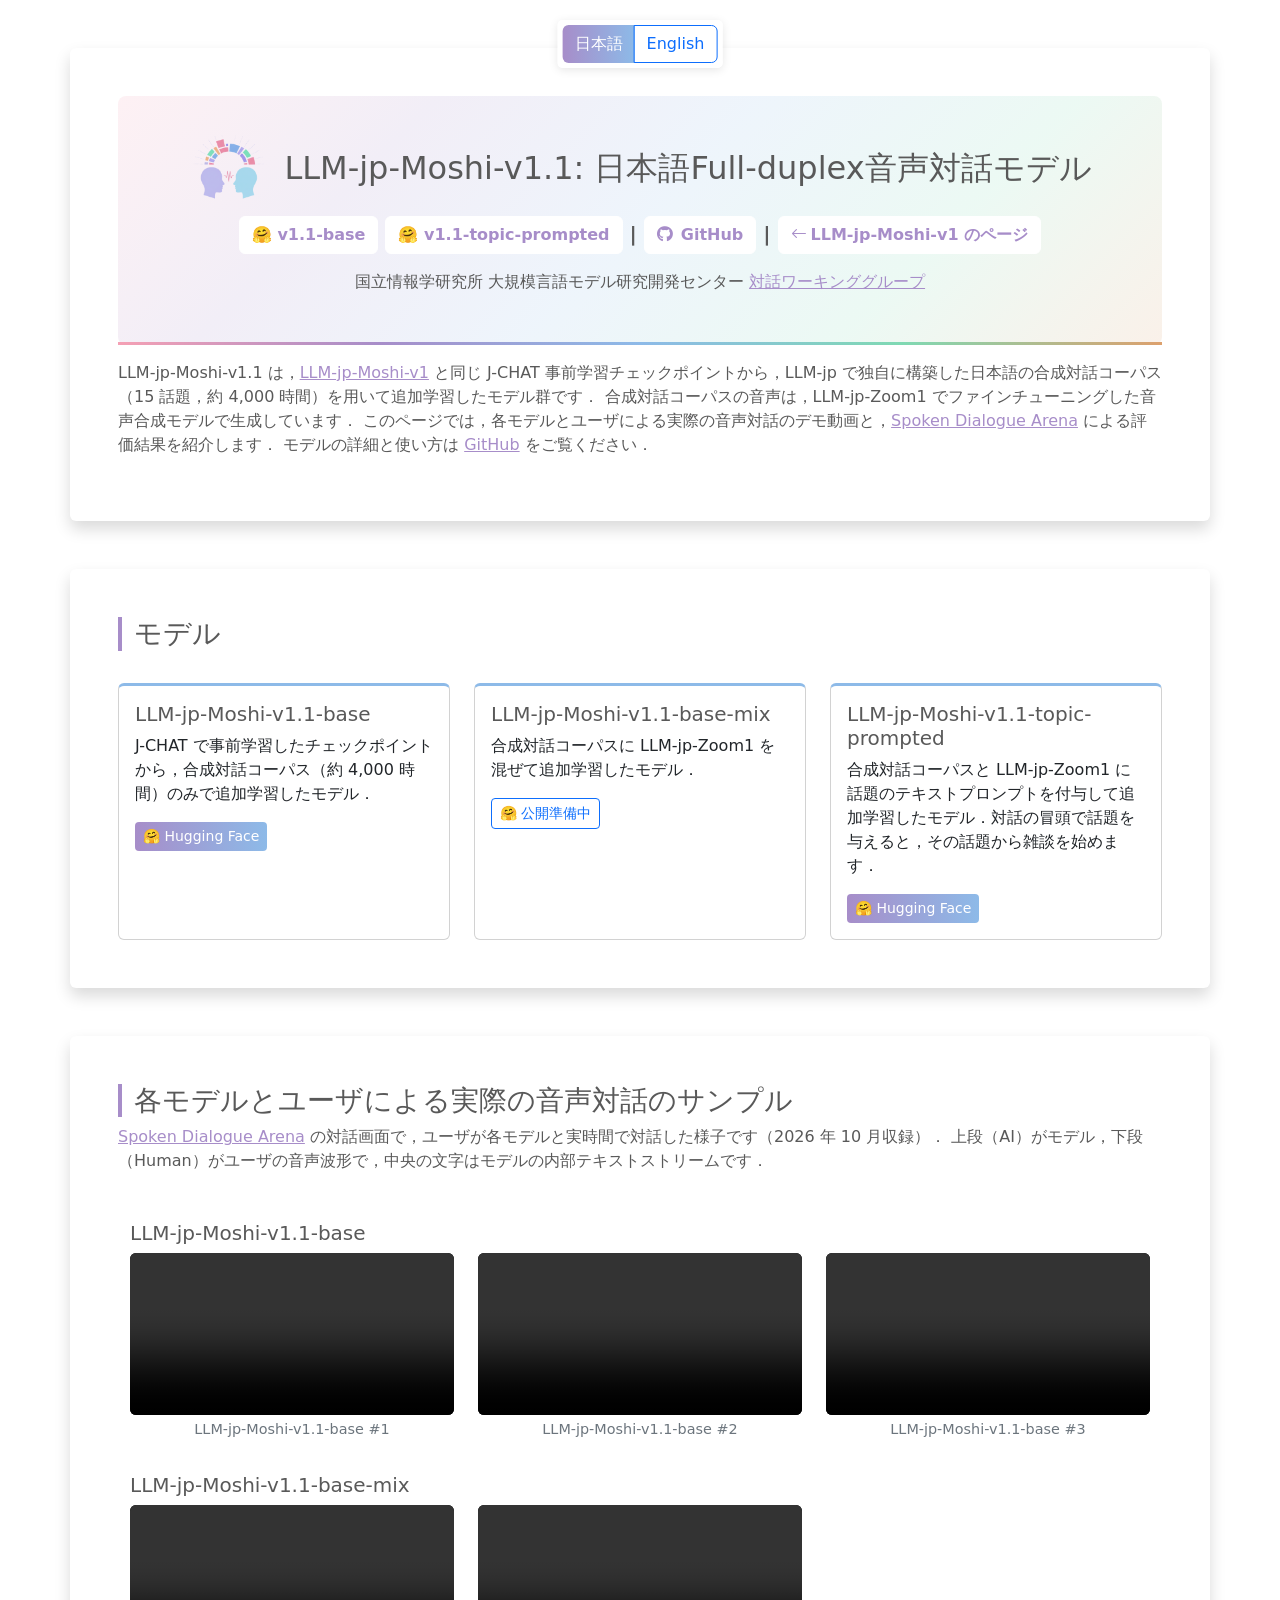
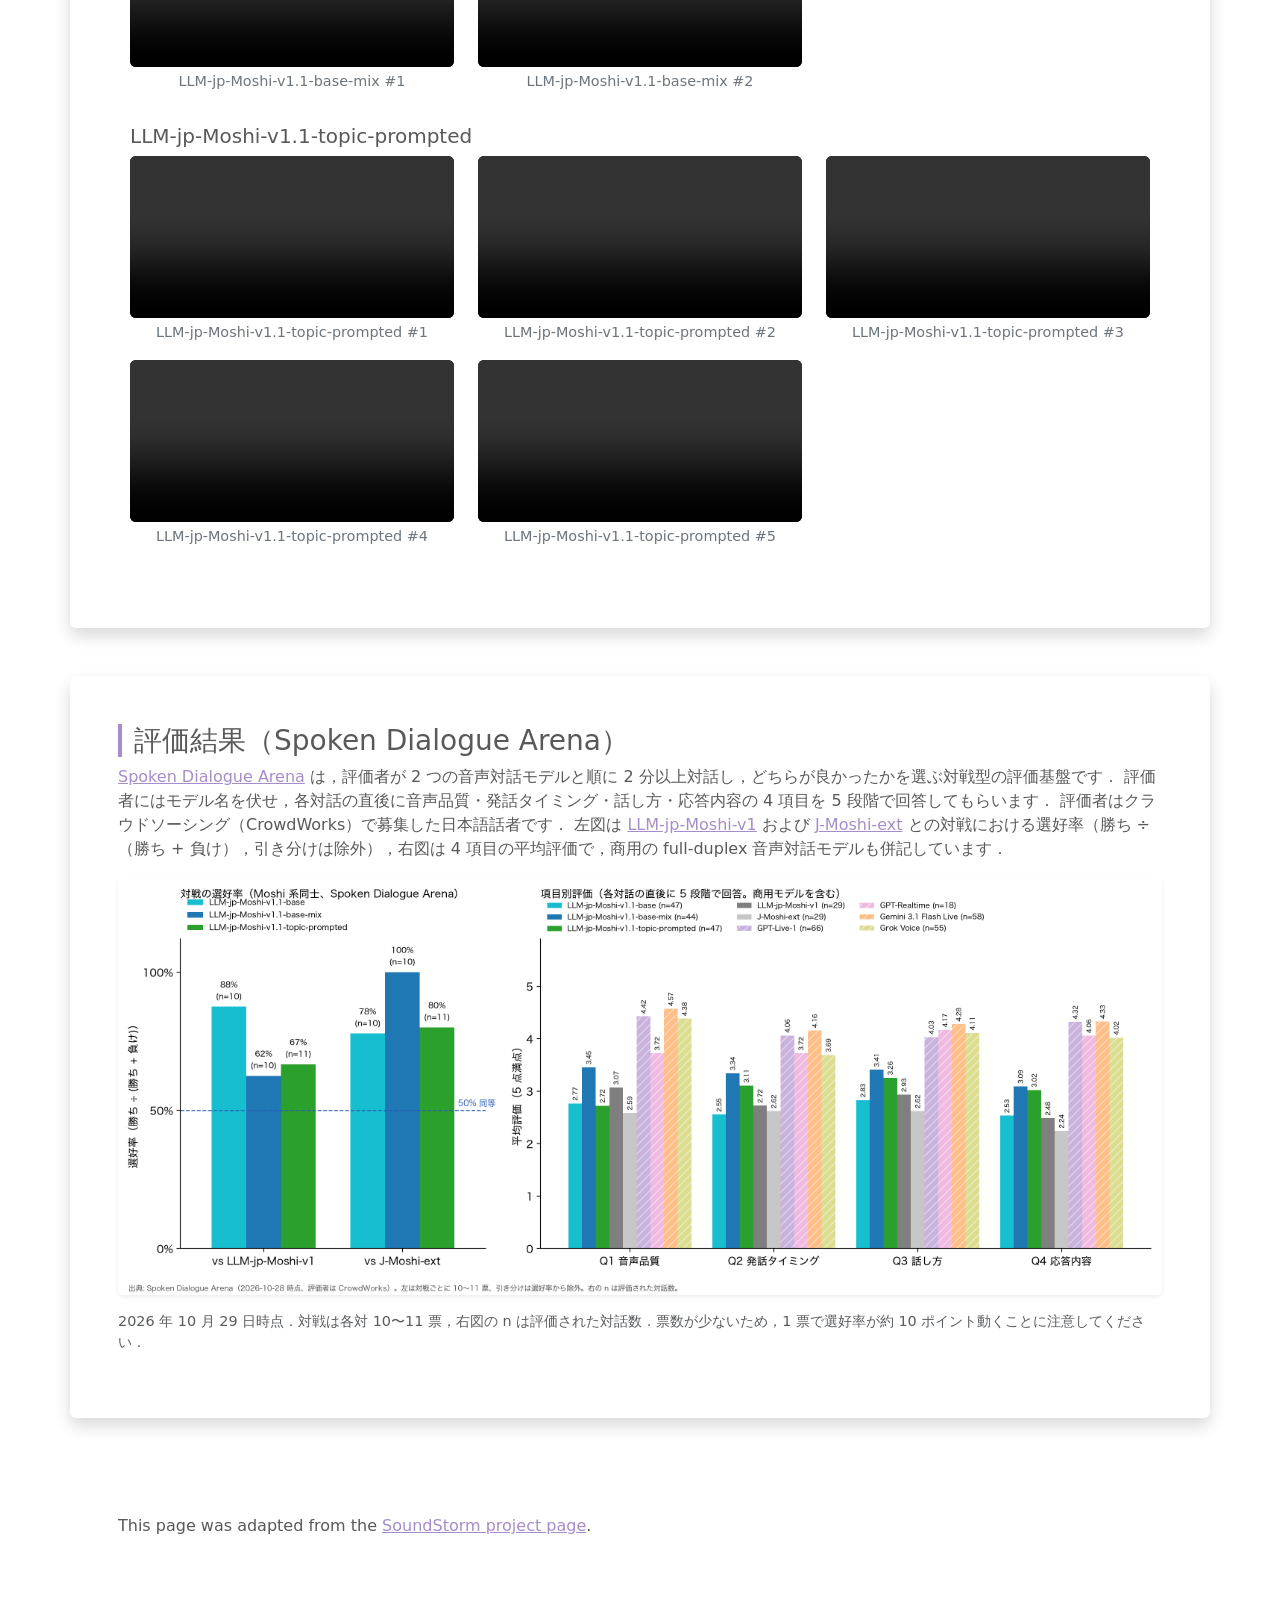
==== v1.1/index.html @ c141d8d7 "topic-prompted のデモ動画を 2 本追加（計 5 本）" ====
<!DOCTYPE html>
<html>

<head>
  <title>LLM-jp-Moshi-v1.1</title>
  <link rel="stylesheet" href="https://cdn.jsdelivr.net/npm/bootstrap@5.1.3/dist/css/bootstrap.min.css">
  <link rel="stylesheet" href="https://cdn.jsdelivr.net/npm/bootstrap-icons@1.11.3/font/bootstrap-icons.min.css">
  <link rel="stylesheet" href="../static/style.css">
  <link rel="stylesheet" href="https://cdnjs.cloudflare.com/ajax/libs/font-awesome/6.5.1/css/all.min.css">
  <meta charset="utf-8">
  <meta name="viewport" content="width=device-width, initial-scale=1">
  <link rel="icon" type="image/png" href="../static/image/LLM-jp-Moshi.png">
  <script src="https://ajax.googleapis.com/ajax/libs/jquery/3.6.0/jquery.min.js"></script>
  <style>
    .ratio-2x1 {
      --bs-aspect-ratio: 50%;
    }

    .model-card h5 {
      color: #595959;
    }

    .video-label {
      font-size: 0.9rem;
      color: #6c757d;
    }
  </style>
</head>

<body>
  <!-- Language Switcher -->
  <div class="lang-switch">
    <div class="btn-group" role="group" aria-label="Language switcher">
      <button type="button" class="btn btn-primary lang-btn" data-lang="ja">日本語</button>
      <button type="button" class="btn btn-outline-primary lang-btn" data-lang="en">English</button>
    </div>
  </div>

  <!-- Header -->
  <div class="container pt-5 mt-5 shadow p-5 mb-5 bg-white rounded">
    <div class="text-center header-section">
      <div class="d-flex align-items-center justify-content-center mb-2">
        <img src="../static/image/LLM-jp-Moshi.png" alt="LLM-jp-Moshi Logo" class="me-3"
          style="max-width: 80px; height: auto;">
        <div>
          <h2 lang="ja" class="active-lang mb-0">LLM-jp-Moshi-v1.1: 日本語Full-duplex音声対話モデル</h2>
          <h2 lang="en" class="inactive-lang mb-0">LLM-jp-Moshi-v1.1: Japanese Full-duplex Spoken Dialogue Models</h2>
        </div>
      </div>
      <p class="lead fw-bold">
        <a href="https://huggingface.co/llm-jp/llm-jp-moshi-v1.1-base"
          class="btn border-white bg-white fw-bold header-link">🤗 v1.1-base</a>
        <a href="https://huggingface.co/llm-jp/llm-jp-moshi-v1.1-topic-prompted"
          class="btn border-white bg-white fw-bold header-link">🤗 v1.1-topic-prompted</a>
        |
        <a href="https://github.com/llm-jp/llm-jp-moshi" class="btn border-white bg-white fw-bold header-link"><i
            class="fa-brands fa-github me-2"></i>GitHub</a>
        |
        <a href="../" class="btn border-white bg-white fw-bold header-link" lang="ja"><i
            class="bi bi-arrow-left me-1"></i>LLM-jp-Moshi-v1 のページ</a>
        <a href="../" class="btn border-white bg-white fw-bold header-link" lang="en"><i
            class="bi bi-arrow-left me-1"></i>LLM-jp-Moshi-v1 page</a>
      </p>
      <p class="mt-3" lang="ja">国立情報学研究所 大規模言語モデル研究開発センター <a href="../#dialogue-wg">対話ワーキンググループ</a></p>
      <p class="mt-3" lang="en"><a href="../#dialogue-wg">Dialogue Working Group</a>, Research and Development Center
        for Large Language Models, National Institute of Informatics</p>
    </div>

    <p class="mt-3">
      <span lang="ja" class="active-lang">
        LLM-jp-Moshi-v1.1 は，<a href="../">LLM-jp-Moshi-v1</a> と同じ J-CHAT 事前学習チェックポイントから，LLM-jp で独自に構築した日本語の合成対話コーパス（15 話題，約 4,000 時間）を用いて追加学習したモデル群です．
        合成対話コーパスの音声は，LLM-jp-Zoom1 でファインチューニングした音声合成モデルで生成しています．
        このページでは，各モデルとユーザによる実際の音声対話のデモ動画と，<a href="https://spoken-dialogue-arena.vercel.app/">Spoken Dialogue Arena</a> による評価結果を紹介します．
        モデルの詳細と使い方は <a href="https://github.com/llm-jp/llm-jp-moshi">GitHub</a> をご覧ください．
      </span>
      <span lang="en">
        LLM-jp-Moshi-v1.1 is a family of models trained from the same J-CHAT pre-training checkpoint as
        <a href="../">LLM-jp-Moshi-v1</a>, with additional training on a large-scale Japanese synthetic dialogue corpus
        built in-house by LLM-jp (15 everyday topics, approx. 4,000 hours). The speech in the synthetic corpus was
        generated with a text-to-speech model fine-tuned on LLM-jp-Zoom1.
        This page presents demo videos of real-time spoken dialogue between each model and users, and evaluation
        results from the <a href="https://spoken-dialogue-arena.vercel.app/">Spoken Dialogue Arena</a>.
        See <a href="https://github.com/llm-jp/llm-jp-moshi">GitHub</a> for model details and usage.
      </span>
    </p>
  </div>


  <!-- Models -->
  <div class="container shadow p-5 mb-5 bg-white rounded">
    <h3 lang="ja">モデル</h3>
    <h3 lang="en">Models</h3>
    <div class="row g-4 mt-1">
      <div class="col-12 col-md-4">
        <div class="card h-100 model-card">
          <div class="card-body">
            <h5 class="card-title">LLM-jp-Moshi-v1.1-base</h5>
            <p class="card-text" lang="ja">J-CHAT で事前学習したチェックポイントから，合成対話コーパス（約 4,000 時間）のみで追加学習したモデル．</p>
            <p class="card-text" lang="en">Additionally trained on the synthetic dialogue corpus only (approx. 4,000
              hours), starting from the J-CHAT pre-training checkpoint.</p>
            <a href="https://huggingface.co/llm-jp/llm-jp-moshi-v1.1-base" class="btn btn-primary btn-sm">🤗 Hugging
              Face</a>
          </div>
        </div>
      </div>
      <div class="col-12 col-md-4">
        <div class="card h-100 model-card">
          <div class="card-body">
            <h5 class="card-title">LLM-jp-Moshi-v1.1-base-mix</h5>
            <p class="card-text" lang="ja">合成対話コーパスに LLM-jp-Zoom1 を混ぜて追加学習したモデル．</p>
            <p class="card-text" lang="en">Additionally trained on the synthetic dialogue corpus mixed with
              LLM-jp-Zoom1.</p>
            <a href="https://huggingface.co/llm-jp" class="btn btn-outline-primary btn-sm" lang="ja">🤗 公開準備中</a>
            <a href="https://huggingface.co/llm-jp" class="btn btn-outline-primary btn-sm" lang="en">🤗 Coming soon</a>
          </div>
        </div>
      </div>
      <div class="col-12 col-md-4">
        <div class="card h-100 model-card">
          <div class="card-body">
            <h5 class="card-title">LLM-jp-Moshi-v1.1-topic-prompted</h5>
            <p class="card-text" lang="ja">合成対話コーパスと LLM-jp-Zoom1 に話題のテキストプロンプトを付与して追加学習したモデル．対話の冒頭で話題を与えると，その話題から雑談を始めます．</p>
            <p class="card-text" lang="en">Additionally trained on the synthetic corpus and LLM-jp-Zoom1 with topic
              text prompts. Given a topic at the beginning of a dialogue, the model starts chatting about it.</p>
            <a href="https://huggingface.co/llm-jp/llm-jp-moshi-v1.1-topic-prompted" class="btn btn-primary btn-sm">🤗
              Hugging Face</a>
          </div>
        </div>
      </div>
    </div>
  </div>


  <!-- Demo videos -->
  <div class="container shadow p-5 mb-5 bg-white rounded">
    <h3 lang="ja">各モデルとユーザによる実際の音声対話のサンプル</h3>
    <h3 lang="en">Samples of real-time spoken dialogue between each model and users</h3>
    <p lang="ja">
      <a href="https://spoken-dialogue-arena.vercel.app/">Spoken Dialogue Arena</a> の対話画面で，ユーザが各モデルと実時間で対話した様子です（2026 年 10 月収録）．
      上段（AI）がモデル，下段（Human）がユーザの音声波形で，中央の文字はモデルの内部テキストストリームです．
    </p>
    <p lang="en">
      Users talking with each model in real time on the <a
        href="https://spoken-dialogue-arena.vercel.app/">Spoken Dialogue Arena</a> interface (recorded in October
      2026). The upper waveform (AI) is the model, the lower one (Human) is the user, and the text in the middle is the
      model's internal text stream.
    </p>
    <div class="container py-3" id="demo-video-container"></div>
  </div>


  <!-- Arena results -->
  <div class="container shadow p-5 mb-5 bg-white rounded">
    <h3 lang="ja">評価結果（Spoken Dialogue Arena）</h3>
    <h3 lang="en">Evaluation Results (Spoken Dialogue Arena)</h3>
    <p lang="ja">
      <a href="https://spoken-dialogue-arena.vercel.app/">Spoken Dialogue Arena</a> は，評価者が 2 つの音声対話モデルと順に 2 分以上対話し，どちらが良かったかを選ぶ対戦型の評価基盤です．
      評価者にはモデル名を伏せ，各対話の直後に音声品質・発話タイミング・話し方・応答内容の 4 項目を 5 段階で回答してもらいます．
      評価者はクラウドソーシング（CrowdWorks）で募集した日本語話者です．
      左図は <a href="../">LLM-jp-Moshi-v1</a> および <a href="https://huggingface.co/nu-dialogue/j-moshi-ext">J-Moshi-ext</a> との対戦における選好率（勝ち ÷（勝ち + 負け），引き分けは除外），右図は 4 項目の平均評価で，商用の full-duplex 音声対話モデルも併記しています．
    </p>
    <p lang="en">
      The <a href="https://spoken-dialogue-arena.vercel.app/">Spoken Dialogue Arena</a> is a pairwise evaluation
      platform: each evaluator talks with two spoken dialogue models for at least two minutes each and chooses the
      better one. Model names are hidden, and after each conversation the evaluator rates four aspects (audio quality,
      turn-taking timing, speaking style, response content) on a 5-point scale. Evaluators are Japanese speakers
      recruited via crowdsourcing (CrowdWorks).
      The left panel shows preference rates against <a href="../">LLM-jp-Moshi-v1</a> and <a
        href="https://huggingface.co/nu-dialogue/j-moshi-ext">J-Moshi-ext</a> (wins ÷ (wins + losses), ties excluded);
      the right panel shows the mean ratings of the four aspects, including commercial full-duplex models for
      reference.
    </p>
    <div class="text-center">
      <img src="../static/image/arena_v1.1.png" alt="Spoken Dialogue Arena results for LLM-jp-Moshi-v1.1"
        class="img-fluid rounded shadow-sm" style="max-width: 1100px; width: 100%;">
    </div>
    <p class="mt-3 text-muted" style="font-size: 0.9rem;" lang="ja">
      2026 年 10 月 29 日時点．対戦は各対 10〜11 票，右図の n は評価された対話数．票数が少ないため，1 票で選好率が約 10 ポイント動くことに注意してください．
    </p>
    <p class="mt-3 text-muted" style="font-size: 0.9rem;" lang="en">
      As of October 29, 2026. Each pairing has 10–11 votes; n in the right panel is the number of rated conversations.
      Note that with this few votes, a single vote shifts the preference rate by about 10 points.
    </p>
  </div>


  <div class="container p-5 mb-5 bg-white rounded">
    <p class="mb-0">
      This page was adapted from the <a href="https://google-research.github.io/seanet/soundstorm/examples">SoundStorm
        project page</a>.
    </p>
  </div>

  <script>
    // Demo videos, grouped by model
    $(document).ready(function () {
      const videoDir = '../static/video/20261029/';
      const groups = [
        { ja: 'LLM-jp-Moshi-v1.1-base', en: 'LLM-jp-Moshi-v1.1-base', files: ['v1.1-base-1.mp4', 'v1.1-base-2.mp4', 'v1.1-base-3.mp4'] },
        { ja: 'LLM-jp-Moshi-v1.1-base-mix', en: 'LLM-jp-Moshi-v1.1-base-mix', files: ['v1.1-base-mix-1.mp4', 'v1.1-base-mix-2.mp4'] },
        { ja: 'LLM-jp-Moshi-v1.1-topic-prompted', en: 'LLM-jp-Moshi-v1.1-topic-prompted', files: ['v1.1-topic-prompted-1.mp4', 'v1.1-topic-prompted-2.mp4', 'v1.1-topic-prompted-3.mp4', 'v1.1-topic-prompted-4.mp4', 'v1.1-topic-prompted-5.mp4'] },
      ];
      groups.forEach(g => {
        const cols = g.files.map((f, i) => `
          <div class="col-12 col-md-6 col-lg-4 mb-3">
            <div class="ratio ratio-2x1">
              <video class="object-fit-contain bg-black rounded" controls preload="metadata">
                <source src="${videoDir + f}" type="video/mp4">
                Your browser does not support HTML video.
              </video>
            </div>
            <div class="video-label text-center mt-1">${g.en} #${i + 1}</div>
          </div>`).join('');
        $('#demo-video-container').append(`
          <h5 class="mt-3 mb-2">${g.en}</h5>
          <div class="row">${cols}</div>`);
      });
    });

    // Hide language switcher on scroll
    $(document).ready(function () {
      const langSwitch = $('.lang-switch');
      $(window).scroll(function () {
        if ($(this).scrollTop() > 50) {
          langSwitch.addClass('hidden');
        } else {
          langSwitch.removeClass('hidden');
        }
      });
    });

    // Language switching (same behaviour as the top page)
    $(document).ready(function () {
      const urlParams = new URLSearchParams(window.location.search);
      const validLangs = ['ja', 'en'];
      let defaultLang = 'ja';
      if (urlParams.has('lang') && validLangs.includes(urlParams.get('lang'))) {
        defaultLang = urlParams.get('lang');
      } else {
        window.history.replaceState({}, document.title, window.location.href.split('?')[0]);
      }
      switchLanguage(defaultLang);
      $('.lang-btn').click(function () {
        switchLanguage($(this).data('lang'));
      });
      function switchLanguage(lang) {
        $('.lang-btn').removeClass('btn-primary').addClass('btn-outline-primary');
        $(`.lang-btn[data-lang="${lang}"]`).removeClass('btn-outline-primary').addClass('btn-primary');
        $('[lang]').removeClass('active-lang');
        $(`[lang="${lang}"]`).addClass('active-lang');
      }
    });
  </script>
</body>

</html>
---- static/style.css ----
/* Logo colors */
:root {
    --color-pink: #F5A0B4;
    --color-purple: #A78DC9;
    --color-blue: #8DBAE8;
    --color-green: #7FD9B3;
    --color-orange: #DDA06D;
}

h1, h2, h3, h4, h5, h6, body, b, strong, th {
    color: #595959;
}

/* Header gradient background */
.header-section {
    background: linear-gradient(135deg, rgba(245, 160, 180, 0.15) 0%, rgba(167, 141, 201, 0.15) 25%, rgba(141, 186, 232, 0.15) 50%, rgba(127, 217, 179, 0.15) 75%, rgba(221, 160, 109, 0.15) 100%);
    padding: 2rem;
    border-radius: 0.5rem;
    margin-bottom: 1rem;
    border-bottom: 3px solid;
    border-image: linear-gradient(90deg, var(--color-pink), var(--color-purple), var(--color-blue), var(--color-green), var(--color-orange)) 1;
}

.header-section h2 {
    color: #595959;
}

/* Section headers with accent colors */
.container h3 {
    border-left: 4px solid var(--color-purple);
    padding-left: 0.75rem;
}

/* Card styling */
.card {
    border-top: 3px solid var(--color-blue);
}

/* Primary buttons with gradient */
.btn-primary {
    background: linear-gradient(90deg, var(--color-purple), var(--color-blue));
    border: none;
}

.btn-primary:hover {
    background: linear-gradient(90deg, var(--color-pink), var(--color-purple));
}

/* Table header styling */
.table thead {
    background: linear-gradient(90deg, rgba(167, 141, 201, 0.2), rgba(141, 186, 232, 0.2));
}

/* Links */
a:not(.btn) {
    color: var(--color-purple);
}

a:not(.btn):hover {
    color: var(--color-pink);
}

th, td {
    vertical-align: middle;
    text-align: center;
}

.audio-table audio {
    max-width: 100%;
}

.btn-secondary {
    padding: 0.1rem 0.8rem;
    font-size: small
}

.ratio-8x5 {
    --bs-aspect-ratio: 62.5%;
}

.footnote {
    margin-top: 2rem;
}

.footnote-divider {
    margin: 1rem 0;
    border-top: 1px solid rgba(0, 0, 0, 0.1);
    width: 25%;  /* Make the divider shorter than full width */
}

.footnote small {
    font-size: 0.875rem;
    color: #6c757d;
}

.footnote-ref {
    font-size: x-small;
    vertical-align: super;
}


.lang-switch {
    position: fixed;
    top: 20px;
    left: 50%;
    transform: translateX(-50%);
    z-index: 1000;
    background: rgba(255, 255, 255, 0.95);
    padding: 5px;
    border-radius: 5px;
    box-shadow: 0 2px 10px rgba(0,0,0,0.1);
    transition: opacity 0.3s ease, visibility 0.3s ease;
}

.lang-switch.hidden {
    opacity: 0;
    visibility: hidden;
}

[lang]:not(.active-lang) {
    display: none !important;
}

/* Dataset toggle buttons */
.dataset-btn {
    transition: all 0.3s ease;
}

.dataset-content {
    animation: fadeIn 0.3s ease;
}

@keyframes fadeIn {
    from { opacity: 0; }
    to { opacity: 1; }
}

/* Header links hover effect */
.header-link {
    color: var(--color-purple);
    transition: all 0.2s ease;
}

.header-link:hover {
    color: var(--color-pink);
    background: linear-gradient(90deg, rgba(167, 141, 201, 0.15), rgba(245, 160, 180, 0.15));
    transform: translateY(-1px);
}

/* Mobile responsive */
@media (max-width: 767.98px) {
    .container.p-5 {
        padding: 1.25rem !important;
    }

    .container.pt-5.mt-5 {
        margin-top: 3rem !important;
        padding-top: 3rem !important;
    }

    .header-section {
        padding: 1rem;
    }

    .header-section h2 {
        font-size: 1.2rem;
    }

    .header-section .d-flex {
        flex-direction: column;
        text-align: center;
    }

    .header-section .d-flex img {
        margin-right: 0 !important;
        margin-bottom: 0.5rem;
        max-width: 60px !important;
    }

    .audio-table audio {
        min-width: 140px;
    }

    .table th, .table td {
        font-size: 0.85rem;
        padding: 0.4rem;
        white-space: nowrap;
    }

    pre {
        font-size: 0.7rem;
        overflow-x: auto;
    }
}
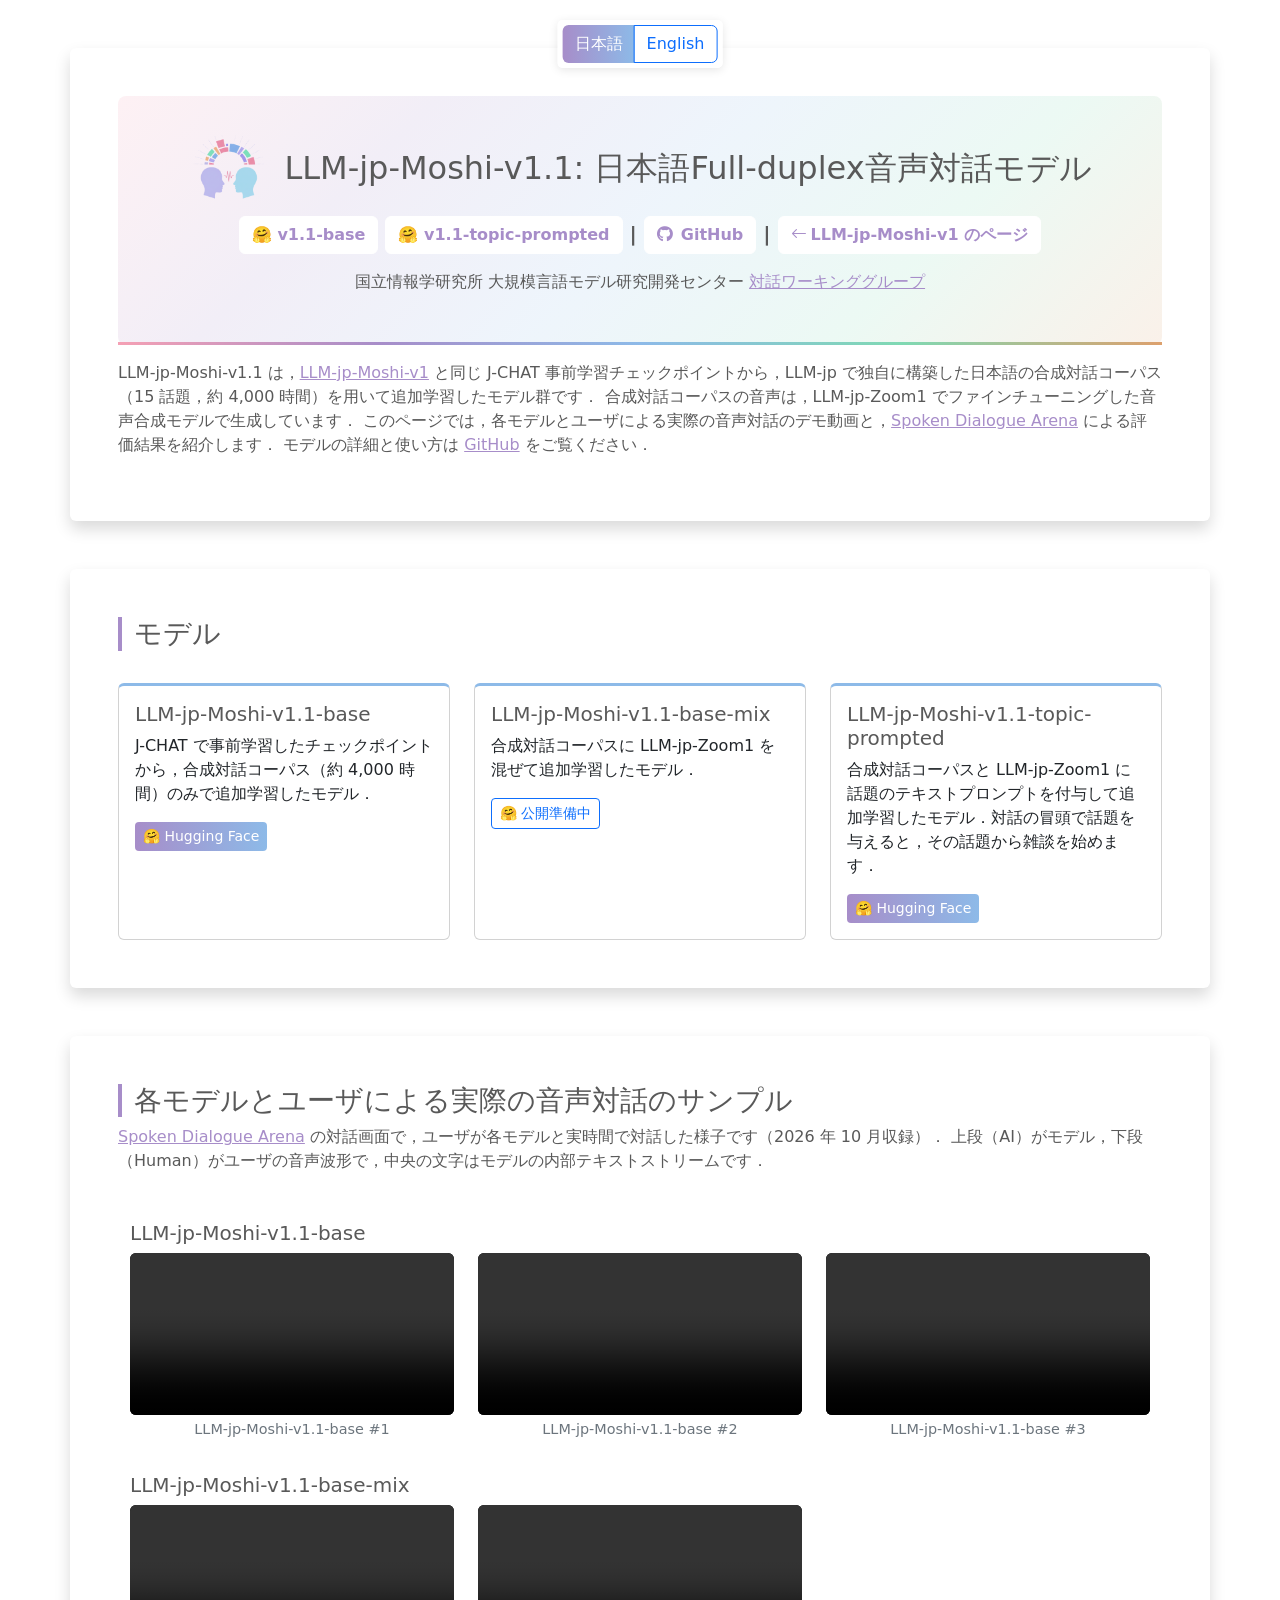
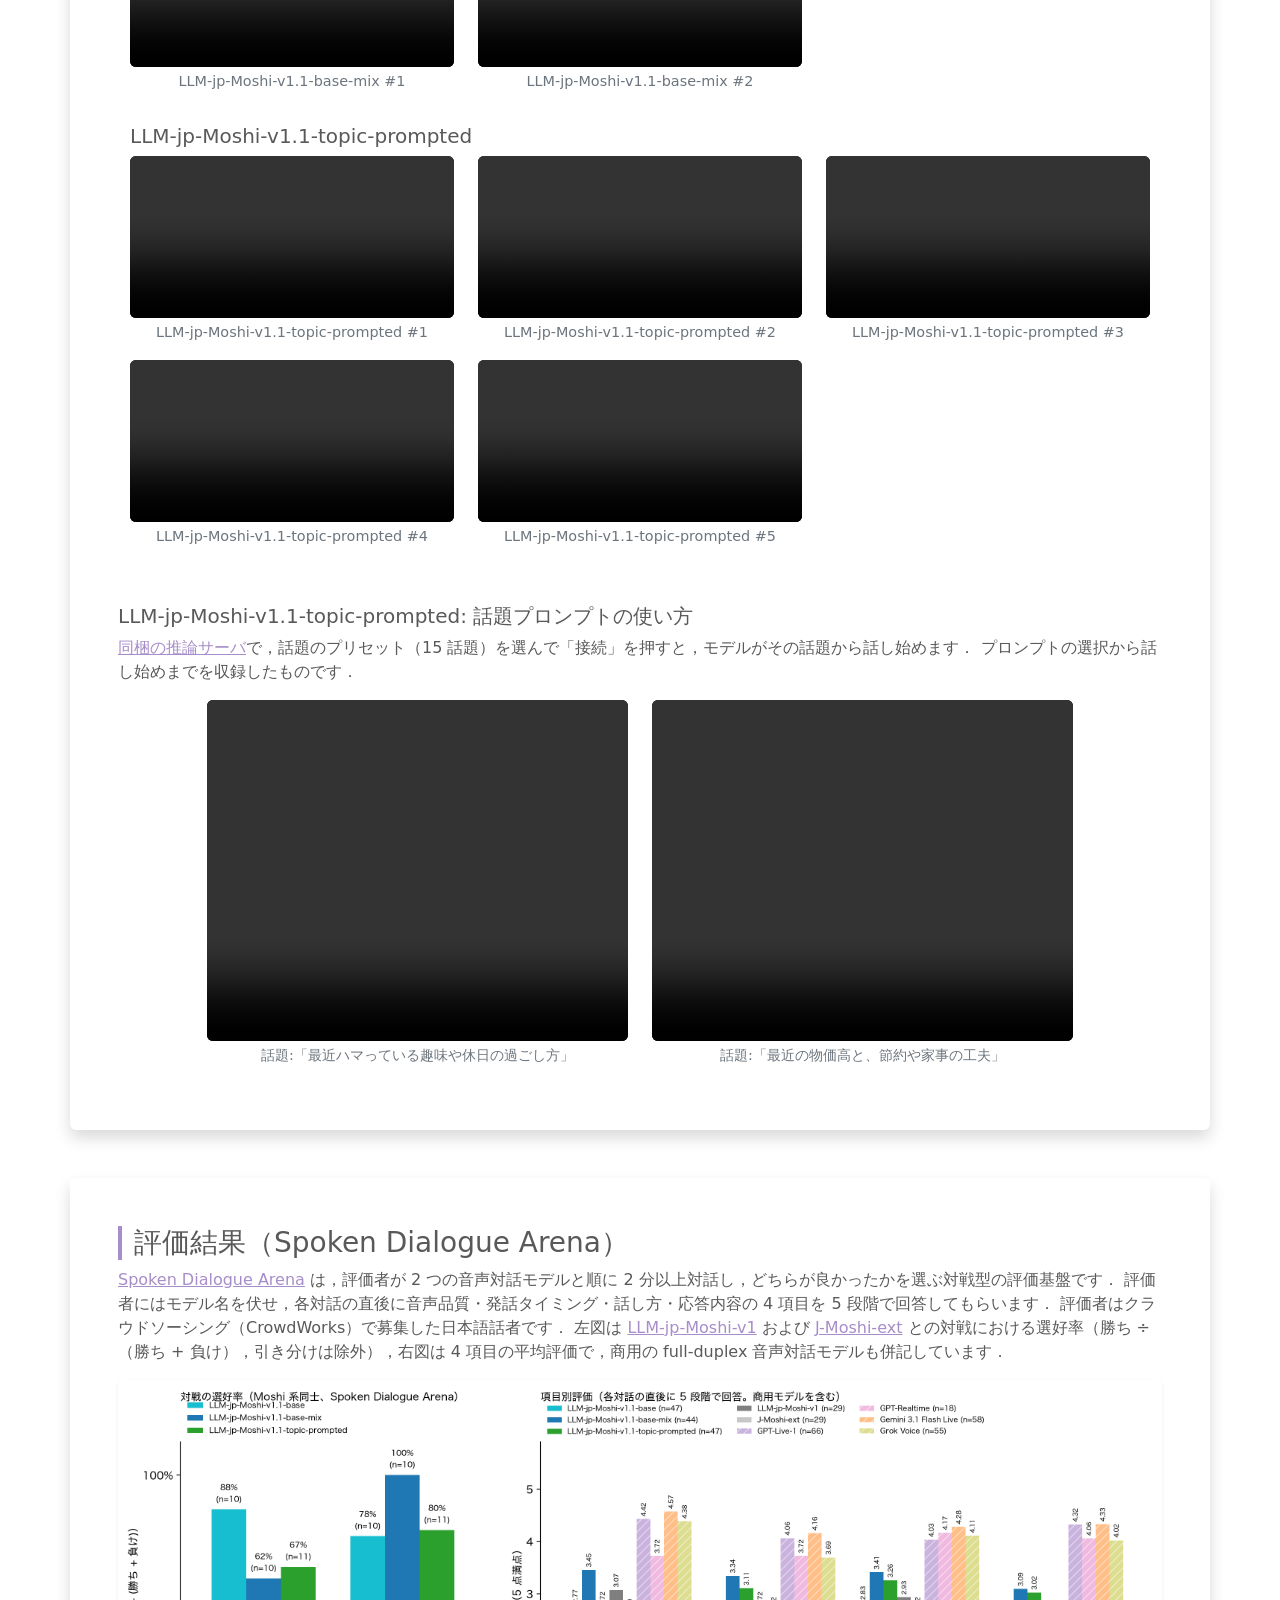
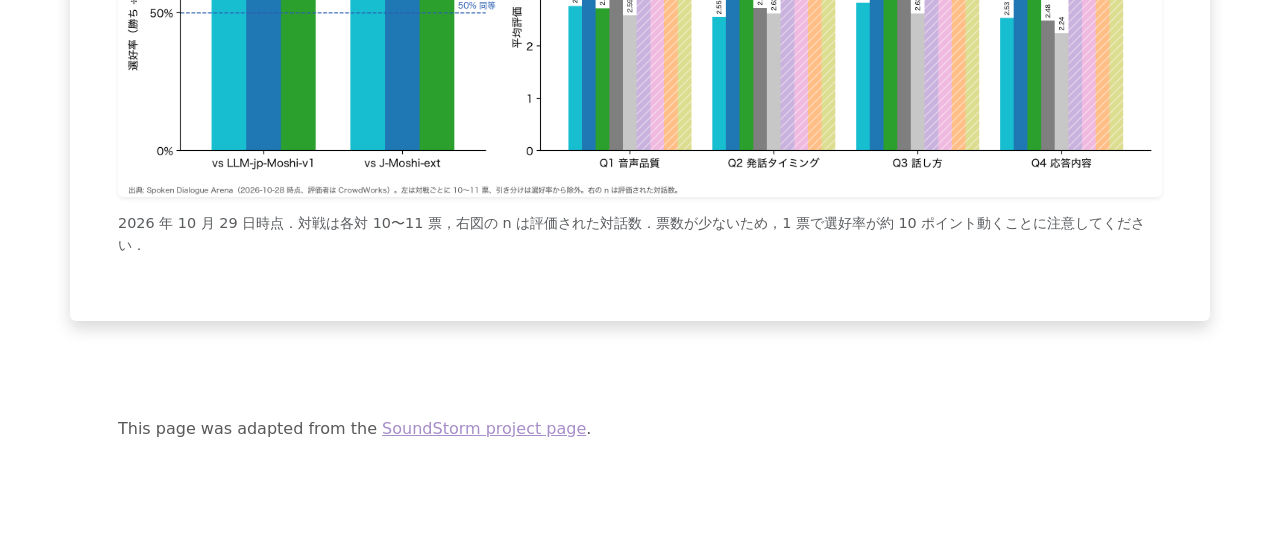
==== commit 340356e3: "topic-prompted の話題プロンプトの使い方（選択から話し始めまで）を 2 本追加" ====
--- a/v1.1/index.html
+++ b/v1.1/index.html
@@ -146,6 +146,38 @@
       model's internal text stream.
     </p>
     <div class="container py-3" id="demo-video-container"></div>
+
+    <h5 class="mt-4 mb-2">LLM-jp-Moshi-v1.1-topic-prompted: <span lang="ja">話題プロンプトの使い方</span><span
+        lang="en">how the topic prompt works</span></h5>
+    <p lang="ja">
+      <a href="https://github.com/llm-jp/llm-jp-moshi/tree/main/inference">同梱の推論サーバ</a>で，話題のプリセット（15 話題）を選んで「接続」を押すと，モデルがその話題から話し始めます．
+      プロンプトの選択から話し始めまでを収録したものです．
+    </p>
+    <p lang="en">
+      With the <a href="https://github.com/llm-jp/llm-jp-moshi/tree/main/inference">bundled inference server</a>,
+      select one of the 15 preset topics and press "接続" (connect); the model then starts the conversation on that
+      topic. These clips show the steps from selecting the prompt to the model's first utterance.
+    </p>
+    <div class="row justify-content-center">
+      <div class="col-12 col-md-5 mb-3">
+        <div class="ratio" style="--bs-aspect-ratio: 81%;">
+          <video class="object-fit-contain bg-black rounded" controls preload="metadata">
+            <source src="../static/video/20261029/v1.1-topic-prompted-usage-1.mp4" type="video/mp4">
+          </video>
+        </div>
+        <div class="video-label text-center mt-1" lang="ja">話題:「最近ハマっている趣味や休日の過ごし方」</div>
+        <div class="video-label text-center mt-1" lang="en">Topic: hobbies and how you spend your days off</div>
+      </div>
+      <div class="col-12 col-md-5 mb-3">
+        <div class="ratio" style="--bs-aspect-ratio: 81%;">
+          <video class="object-fit-contain bg-black rounded" controls preload="metadata">
+            <source src="../static/video/20261029/v1.1-topic-prompted-usage-2.mp4" type="video/mp4">
+          </video>
+        </div>
+        <div class="video-label text-center mt-1" lang="ja">話題:「最近の物価高と、節約や家事の工夫」</div>
+        <div class="video-label text-center mt-1" lang="en">Topic: rising prices, saving money and housework tips</div>
+      </div>
+    </div>
   </div>
 
 
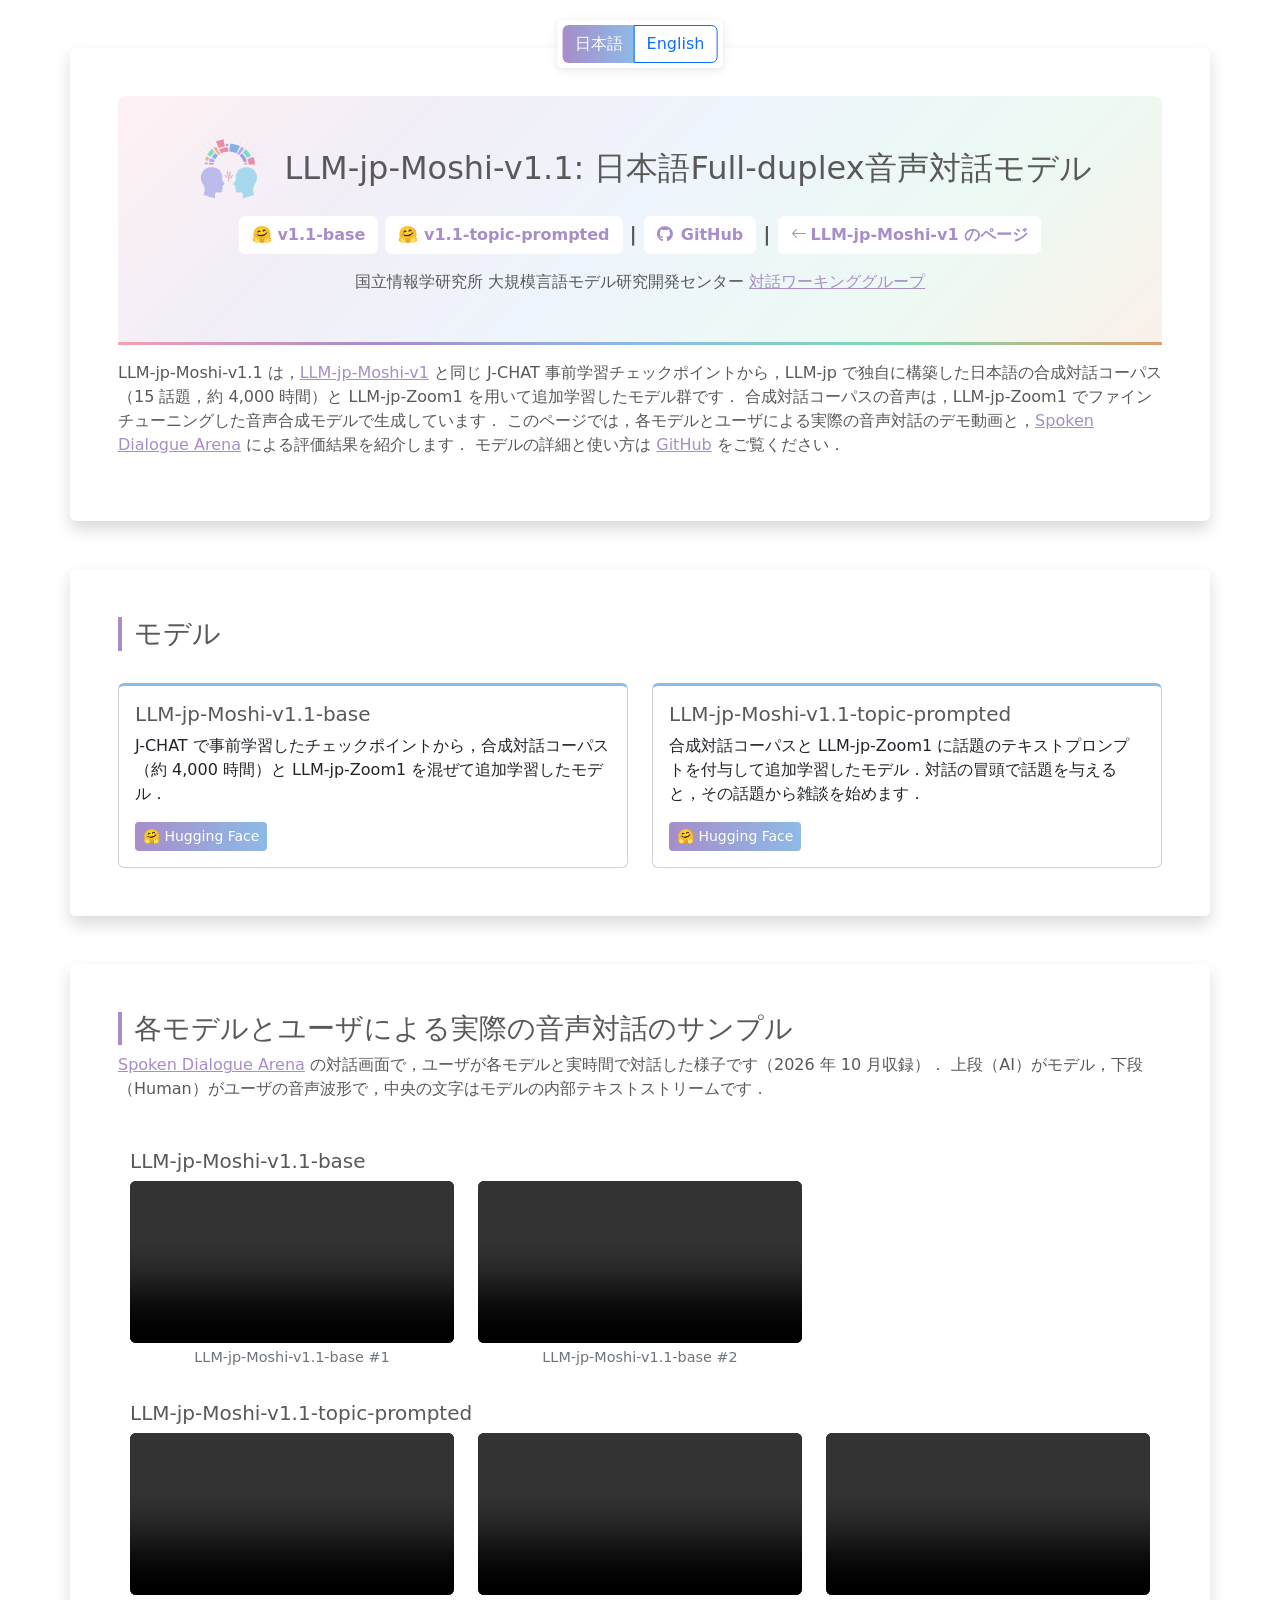
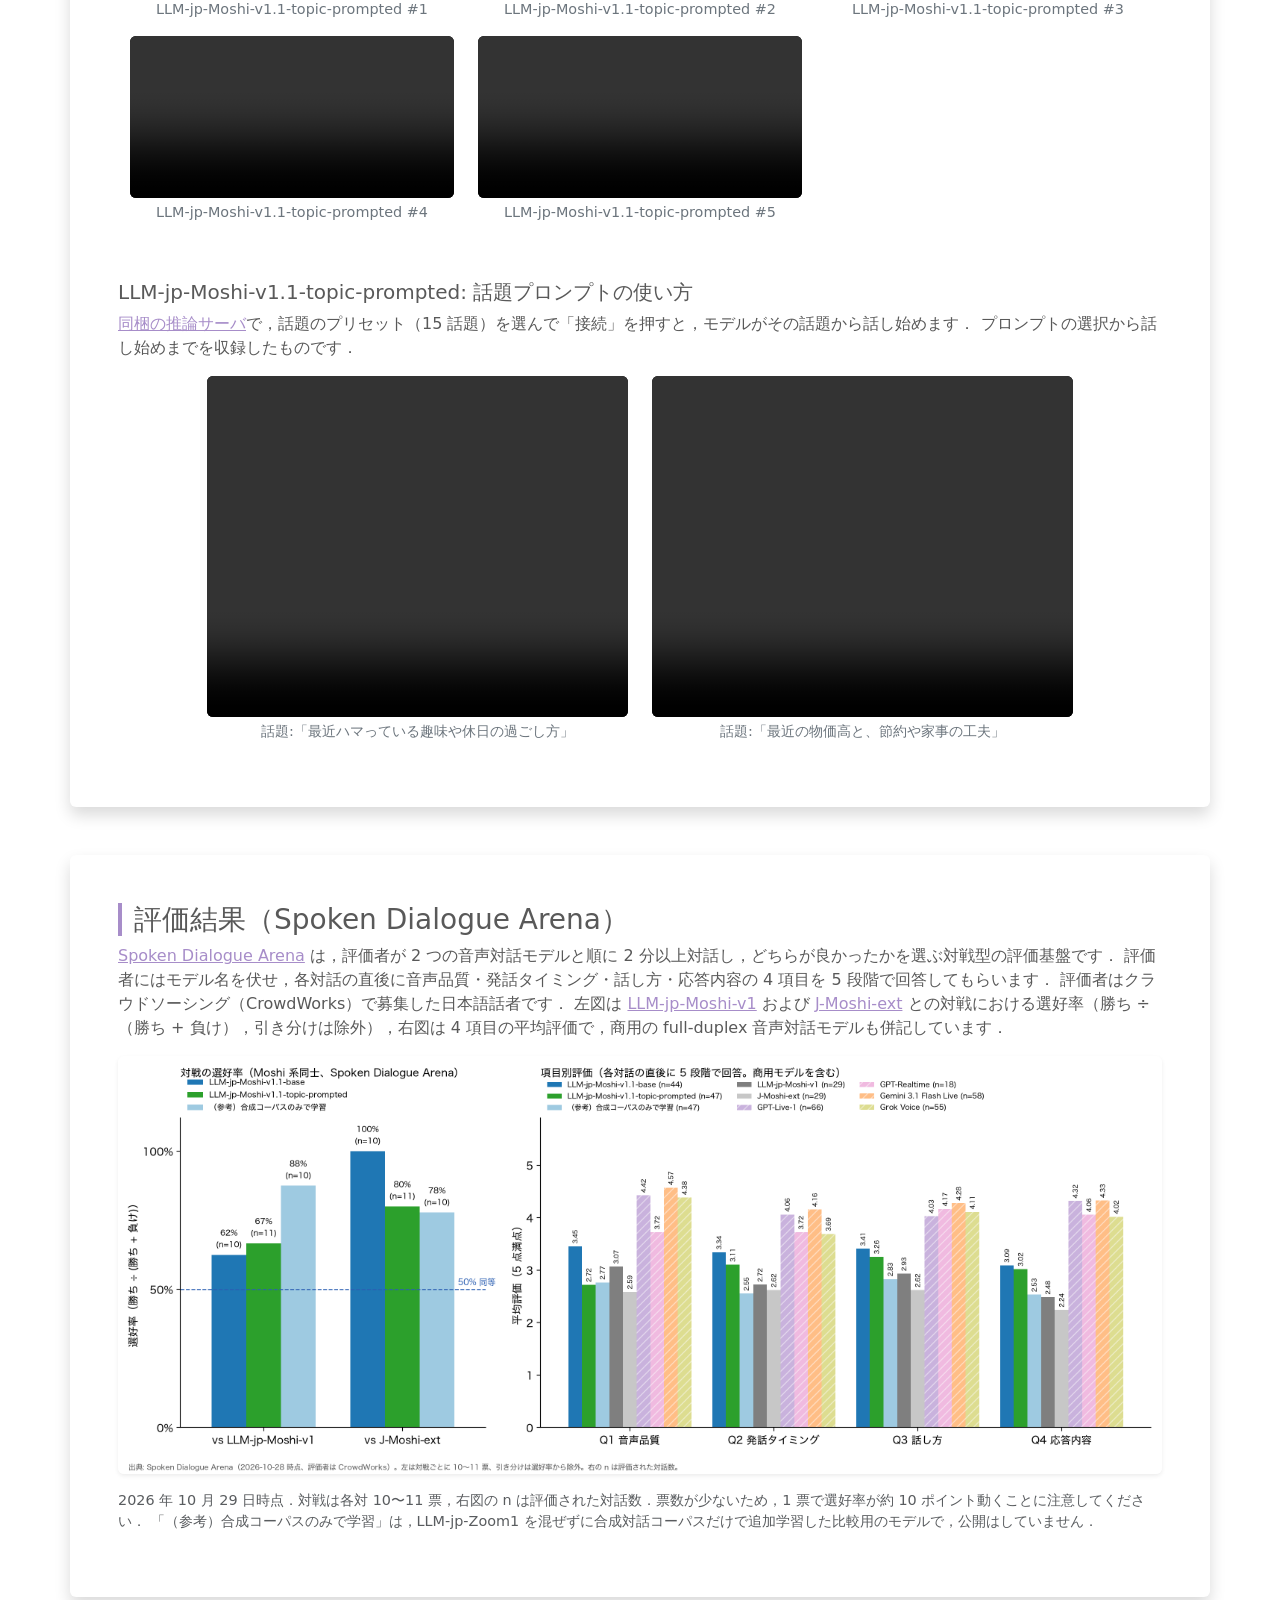
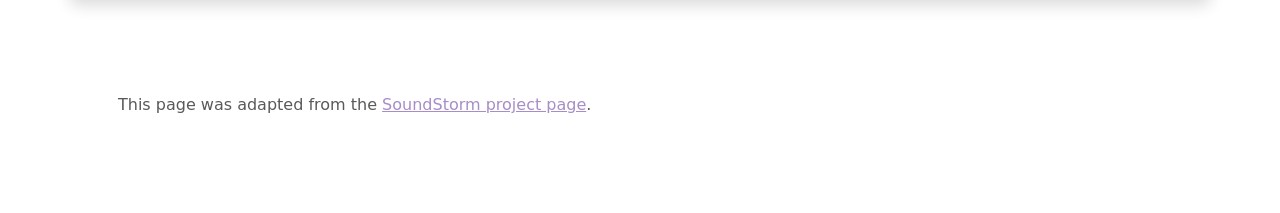
==== commit a3163930: "公開名を確定: v1.1-base = 混合で学習したモデル、合成のみは参考として図にだけ残す" ====
--- a/v1.1/index.html
+++ b/v1.1/index.html
@@ -68,7 +68,7 @@
 
     <p class="mt-3">
       <span lang="ja" class="active-lang">
-        LLM-jp-Moshi-v1.1 は，<a href="../">LLM-jp-Moshi-v1</a> と同じ J-CHAT 事前学習チェックポイントから，LLM-jp で独自に構築した日本語の合成対話コーパス（15 話題，約 4,000 時間）を用いて追加学習したモデル群です．
+        LLM-jp-Moshi-v1.1 は，<a href="../">LLM-jp-Moshi-v1</a> と同じ J-CHAT 事前学習チェックポイントから，LLM-jp で独自に構築した日本語の合成対話コーパス（15 話題，約 4,000 時間）と LLM-jp-Zoom1 を用いて追加学習したモデル群です．
         合成対話コーパスの音声は，LLM-jp-Zoom1 でファインチューニングした音声合成モデルで生成しています．
         このページでは，各モデルとユーザによる実際の音声対話のデモ動画と，<a href="https://spoken-dialogue-arena.vercel.app/">Spoken Dialogue Arena</a> による評価結果を紹介します．
         モデルの詳細と使い方は <a href="https://github.com/llm-jp/llm-jp-moshi">GitHub</a> をご覧ください．
@@ -76,7 +76,7 @@
       <span lang="en">
         LLM-jp-Moshi-v1.1 is a family of models trained from the same J-CHAT pre-training checkpoint as
         <a href="../">LLM-jp-Moshi-v1</a>, with additional training on a large-scale Japanese synthetic dialogue corpus
-        built in-house by LLM-jp (15 everyday topics, approx. 4,000 hours). The speech in the synthetic corpus was
+        built in-house by LLM-jp (15 everyday topics, approx. 4,000 hours) and LLM-jp-Zoom1. The speech in the synthetic corpus was
         generated with a text-to-speech model fine-tuned on LLM-jp-Zoom1.
         This page presents demo videos of real-time spoken dialogue between each model and users, and evaluation
         results from the <a href="https://spoken-dialogue-arena.vercel.app/">Spoken Dialogue Arena</a>.
@@ -91,31 +91,19 @@
     <h3 lang="ja">モデル</h3>
     <h3 lang="en">Models</h3>
     <div class="row g-4 mt-1">
-      <div class="col-12 col-md-4">
+      <div class="col-12 col-md-6">
         <div class="card h-100 model-card">
           <div class="card-body">
             <h5 class="card-title">LLM-jp-Moshi-v1.1-base</h5>
-            <p class="card-text" lang="ja">J-CHAT で事前学習したチェックポイントから，合成対話コーパス（約 4,000 時間）のみで追加学習したモデル．</p>
-            <p class="card-text" lang="en">Additionally trained on the synthetic dialogue corpus only (approx. 4,000
-              hours), starting from the J-CHAT pre-training checkpoint.</p>
+            <p class="card-text" lang="ja">J-CHAT で事前学習したチェックポイントから，合成対話コーパス（約 4,000 時間）と LLM-jp-Zoom1 を混ぜて追加学習したモデル．</p>
+            <p class="card-text" lang="en">Additionally trained on the synthetic dialogue corpus (approx. 4,000 hours)
+              mixed with LLM-jp-Zoom1, starting from the J-CHAT pre-training checkpoint.</p>
             <a href="https://huggingface.co/llm-jp/llm-jp-moshi-v1.1-base" class="btn btn-primary btn-sm">🤗 Hugging
               Face</a>
           </div>
         </div>
       </div>
-      <div class="col-12 col-md-4">
-        <div class="card h-100 model-card">
-          <div class="card-body">
-            <h5 class="card-title">LLM-jp-Moshi-v1.1-base-mix</h5>
-            <p class="card-text" lang="ja">合成対話コーパスに LLM-jp-Zoom1 を混ぜて追加学習したモデル．</p>
-            <p class="card-text" lang="en">Additionally trained on the synthetic dialogue corpus mixed with
-              LLM-jp-Zoom1.</p>
-            <a href="https://huggingface.co/llm-jp" class="btn btn-outline-primary btn-sm" lang="ja">🤗 公開準備中</a>
-            <a href="https://huggingface.co/llm-jp" class="btn btn-outline-primary btn-sm" lang="en">🤗 Coming soon</a>
-          </div>
-        </div>
-      </div>
-      <div class="col-12 col-md-4">
+      <div class="col-12 col-md-6">
         <div class="card h-100 model-card">
           <div class="card-body">
             <h5 class="card-title">LLM-jp-Moshi-v1.1-topic-prompted</h5>
@@ -208,10 +196,13 @@
     </div>
     <p class="mt-3 text-muted" style="font-size: 0.9rem;" lang="ja">
       2026 年 10 月 29 日時点．対戦は各対 10〜11 票，右図の n は評価された対話数．票数が少ないため，1 票で選好率が約 10 ポイント動くことに注意してください．
+      「（参考）合成コーパスのみで学習」は，LLM-jp-Zoom1 を混ぜずに合成対話コーパスだけで追加学習した比較用のモデルで，公開はしていません．
     </p>
     <p class="mt-3 text-muted" style="font-size: 0.9rem;" lang="en">
       As of October 29, 2026. Each pairing has 10–11 votes; n in the right panel is the number of rated conversations.
       Note that with this few votes, a single vote shifts the preference rate by about 10 points.
+      "（参考）合成コーパスのみで学習" (reference: synthetic corpus only) is an unreleased comparison model additionally
+      trained on the synthetic dialogue corpus without LLM-jp-Zoom1.
     </p>
   </div>
 
@@ -228,8 +219,7 @@
     $(document).ready(function () {
       const videoDir = '../static/video/20261029/';
       const groups = [
-        { ja: 'LLM-jp-Moshi-v1.1-base', en: 'LLM-jp-Moshi-v1.1-base', files: ['v1.1-base-1.mp4', 'v1.1-base-2.mp4', 'v1.1-base-3.mp4'] },
-        { ja: 'LLM-jp-Moshi-v1.1-base-mix', en: 'LLM-jp-Moshi-v1.1-base-mix', files: ['v1.1-base-mix-1.mp4', 'v1.1-base-mix-2.mp4'] },
+        { ja: 'LLM-jp-Moshi-v1.1-base', en: 'LLM-jp-Moshi-v1.1-base', files: ['v1.1-base-1.mp4', 'v1.1-base-2.mp4'] },
         { ja: 'LLM-jp-Moshi-v1.1-topic-prompted', en: 'LLM-jp-Moshi-v1.1-topic-prompted', files: ['v1.1-topic-prompted-1.mp4', 'v1.1-topic-prompted-2.mp4', 'v1.1-topic-prompted-3.mp4', 'v1.1-topic-prompted-4.mp4', 'v1.1-topic-prompted-5.mp4'] },
       ];
       groups.forEach(g => {
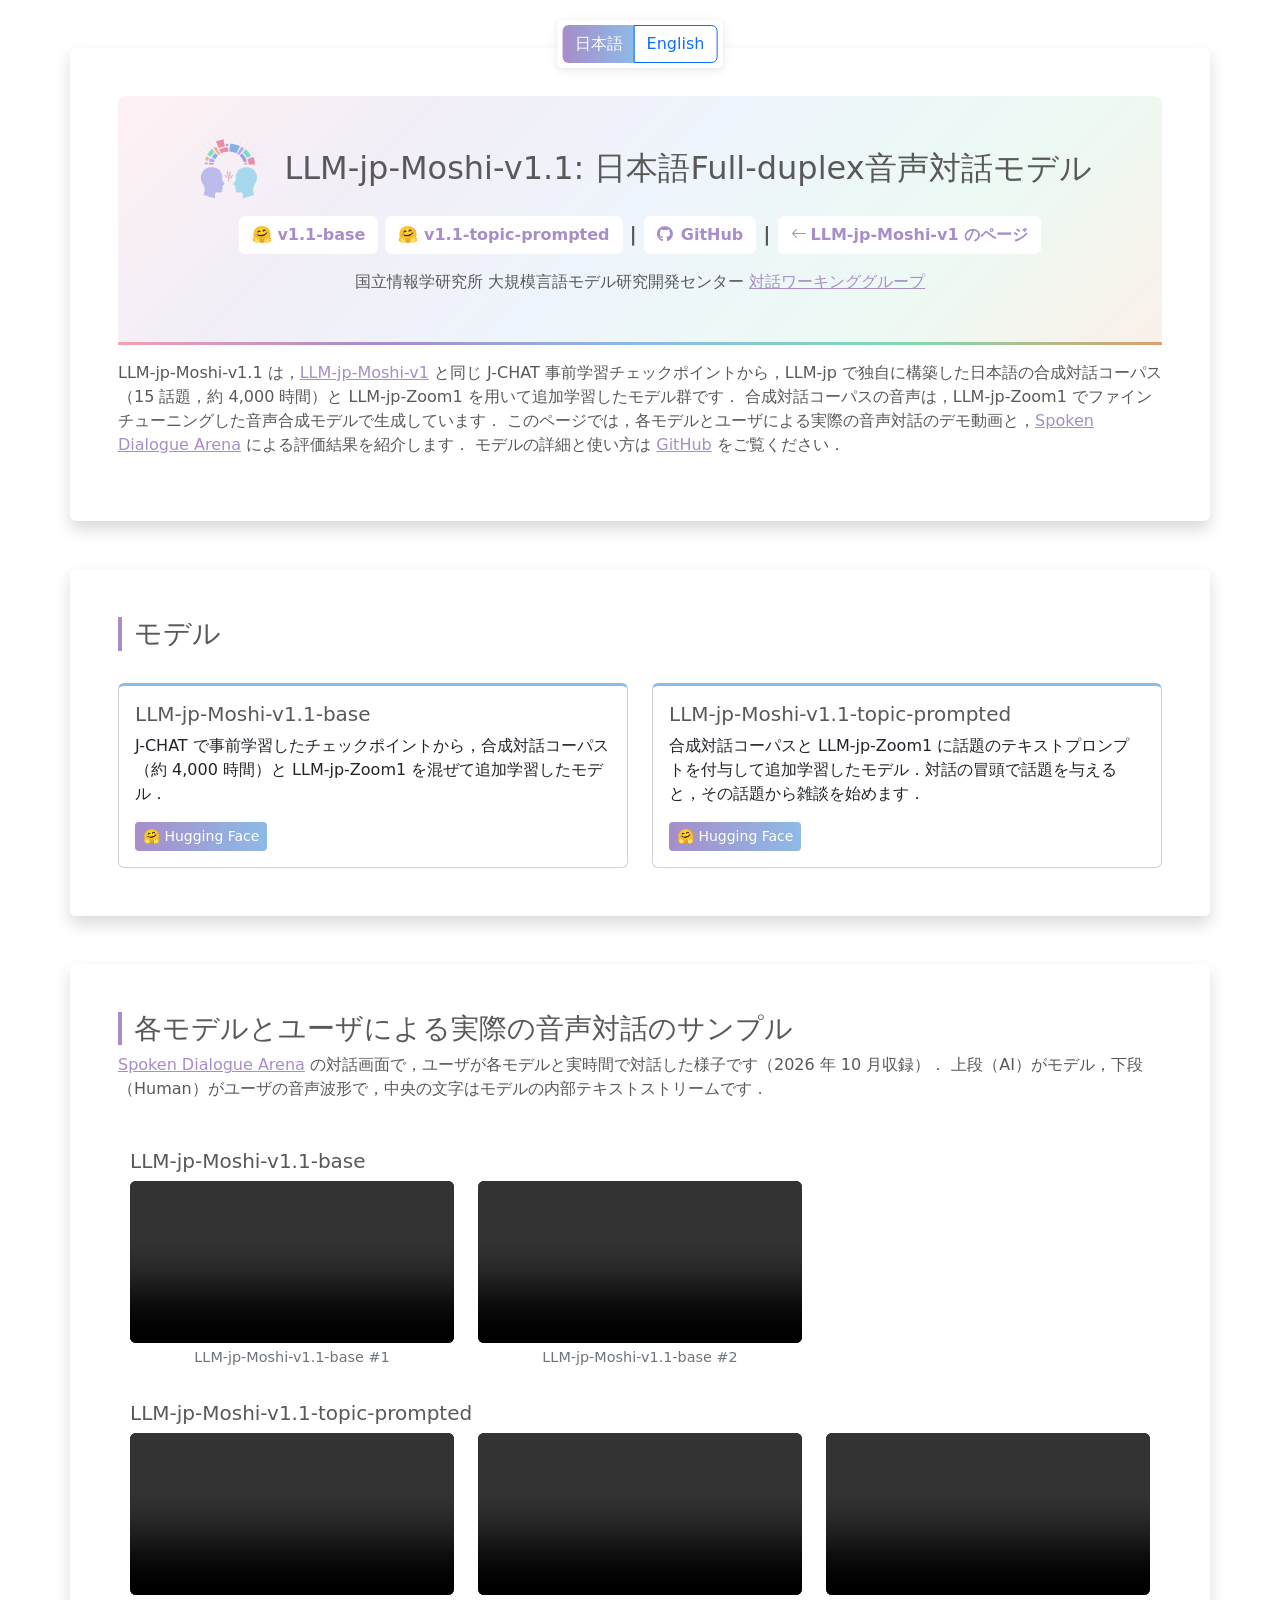
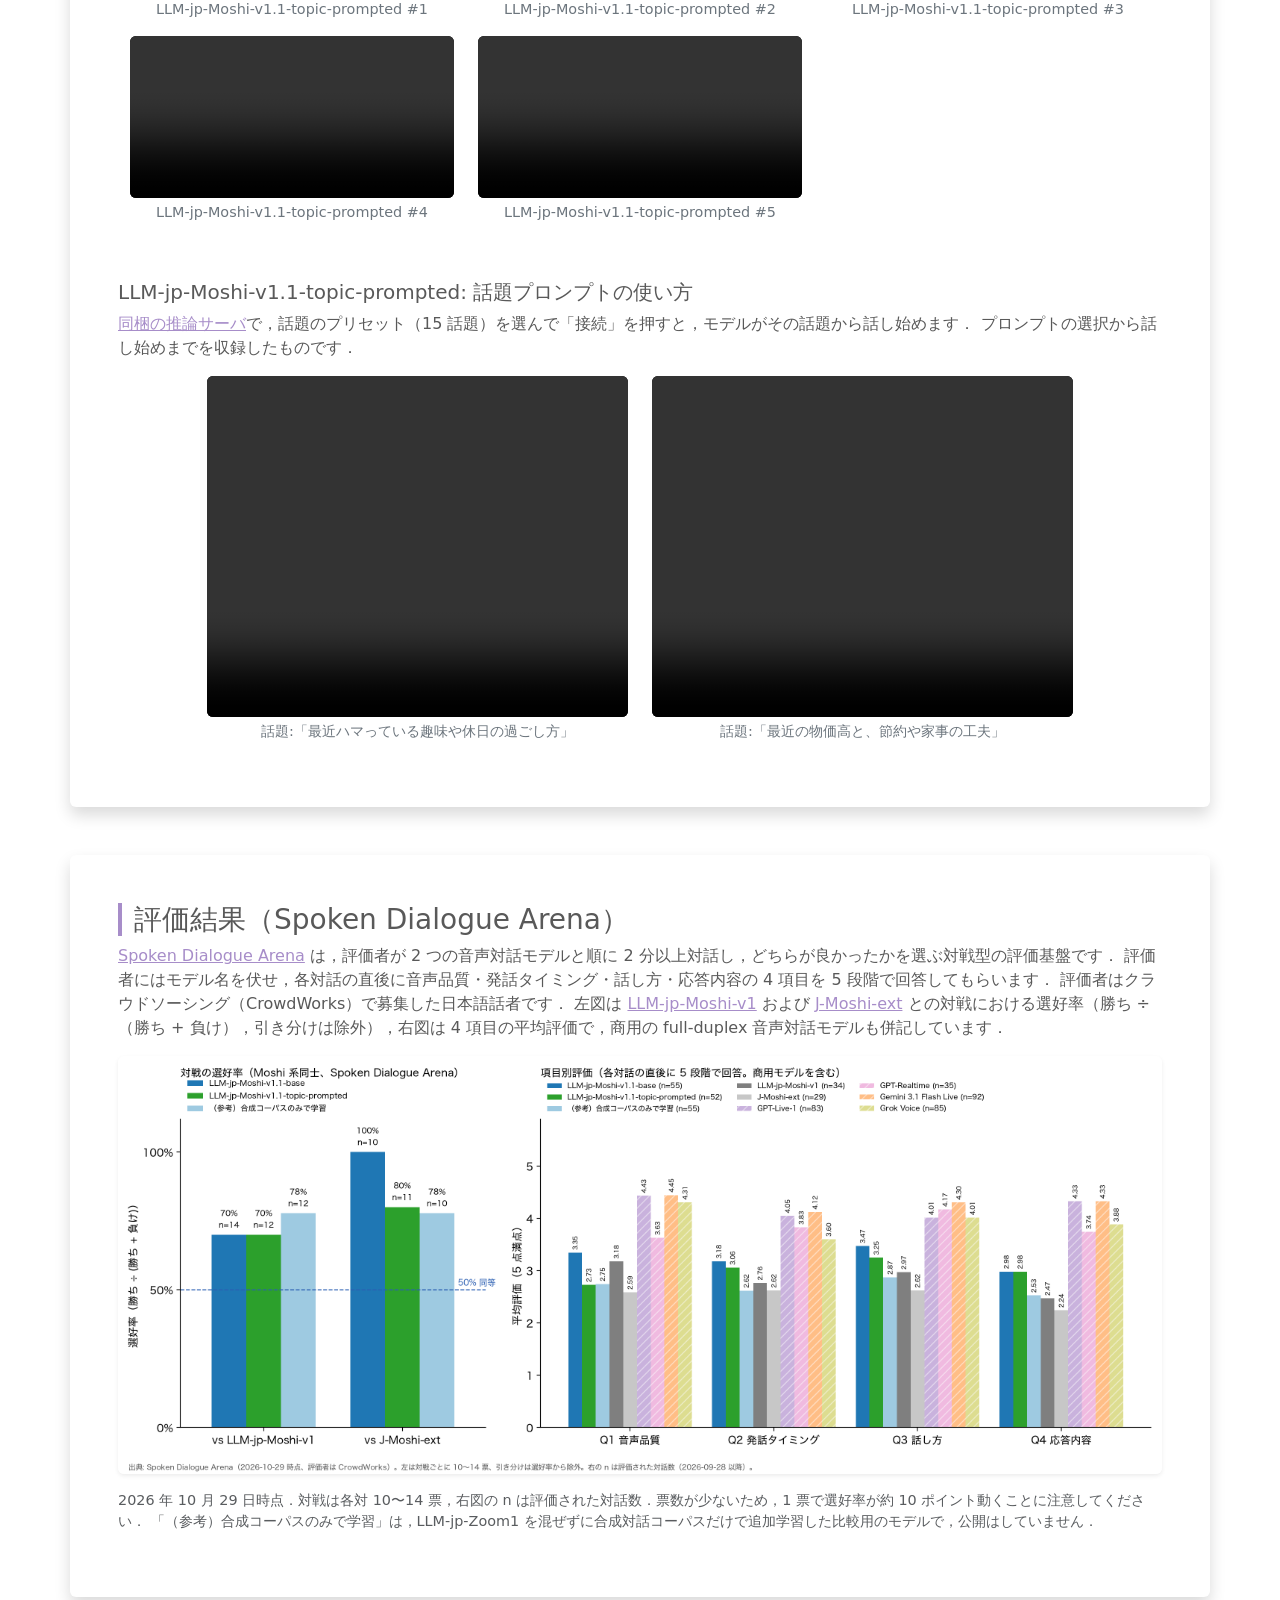
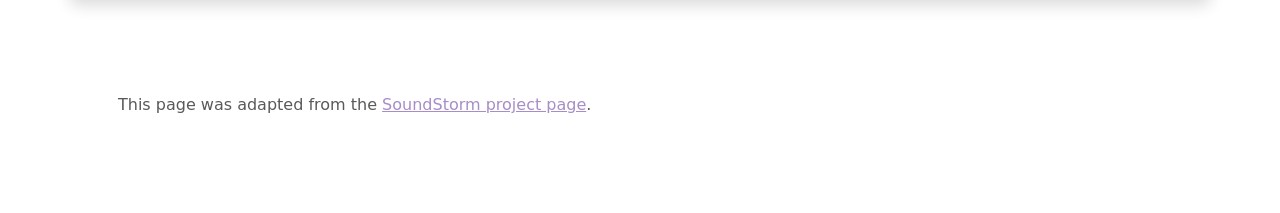
==== commit 84ba6831: "Arena の図を 10-30 までの票で描き直し（本人の票を除外、窓の始まりは同じ 09-28）、脚注の票数を 10〜14 に" ====
--- a/v1.1/index.html
+++ b/v1.1/index.html
@@ -195,11 +195,11 @@
         class="img-fluid rounded shadow-sm" style="max-width: 1100px; width: 100%;">
     </div>
     <p class="mt-3 text-muted" style="font-size: 0.9rem;" lang="ja">
-      2026 年 10 月 29 日時点．対戦は各対 10〜11 票，右図の n は評価された対話数．票数が少ないため，1 票で選好率が約 10 ポイント動くことに注意してください．
+      2026 年 10 月 29 日時点．対戦は各対 10〜14 票，右図の n は評価された対話数．票数が少ないため，1 票で選好率が約 10 ポイント動くことに注意してください．
       「（参考）合成コーパスのみで学習」は，LLM-jp-Zoom1 を混ぜずに合成対話コーパスだけで追加学習した比較用のモデルで，公開はしていません．
     </p>
     <p class="mt-3 text-muted" style="font-size: 0.9rem;" lang="en">
-      As of October 29, 2026. Each pairing has 10–11 votes; n in the right panel is the number of rated conversations.
+      As of October 29, 2026. Each pairing has 10–14 votes; n in the right panel is the number of rated conversations.
       Note that with this few votes, a single vote shifts the preference rate by about 10 points.
       "（参考）合成コーパスのみで学習" (reference: synthetic corpus only) is an unreleased comparison model additionally
       trained on the synthetic dialogue corpus without LLM-jp-Zoom1.
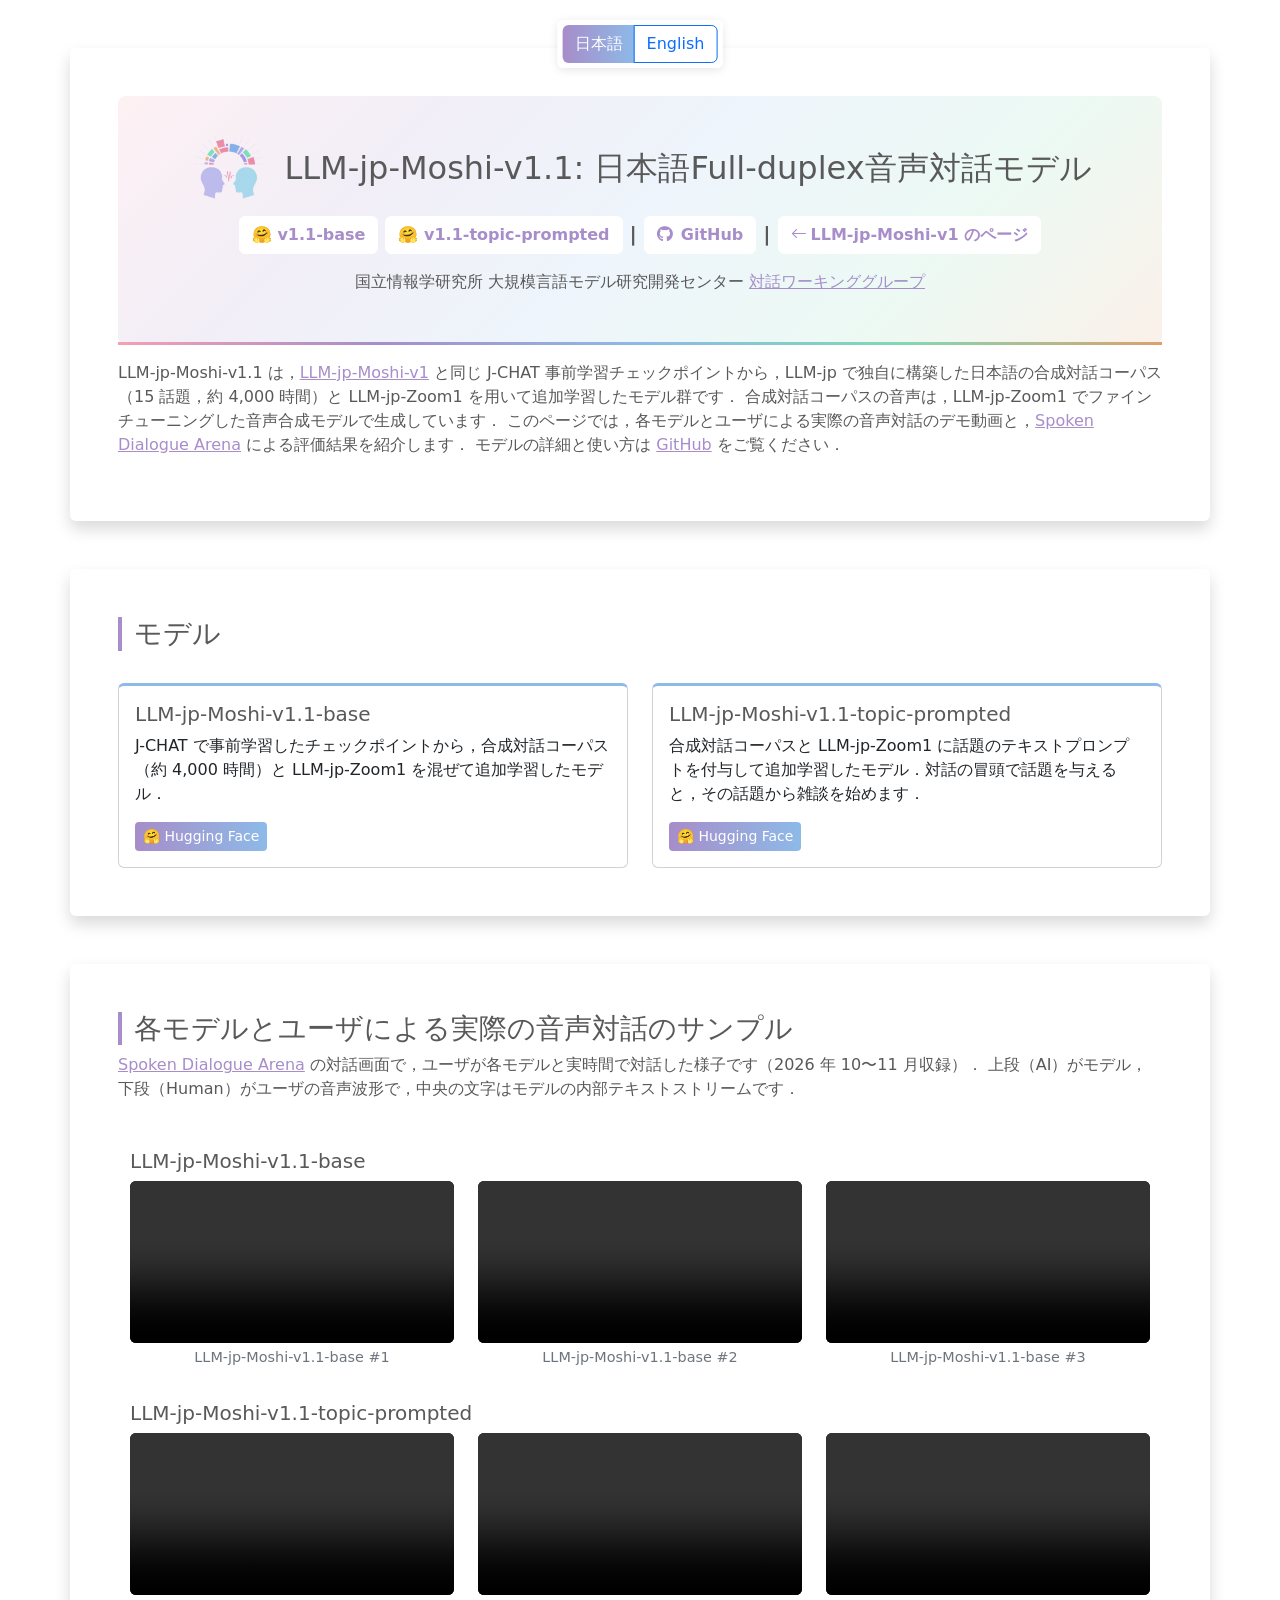
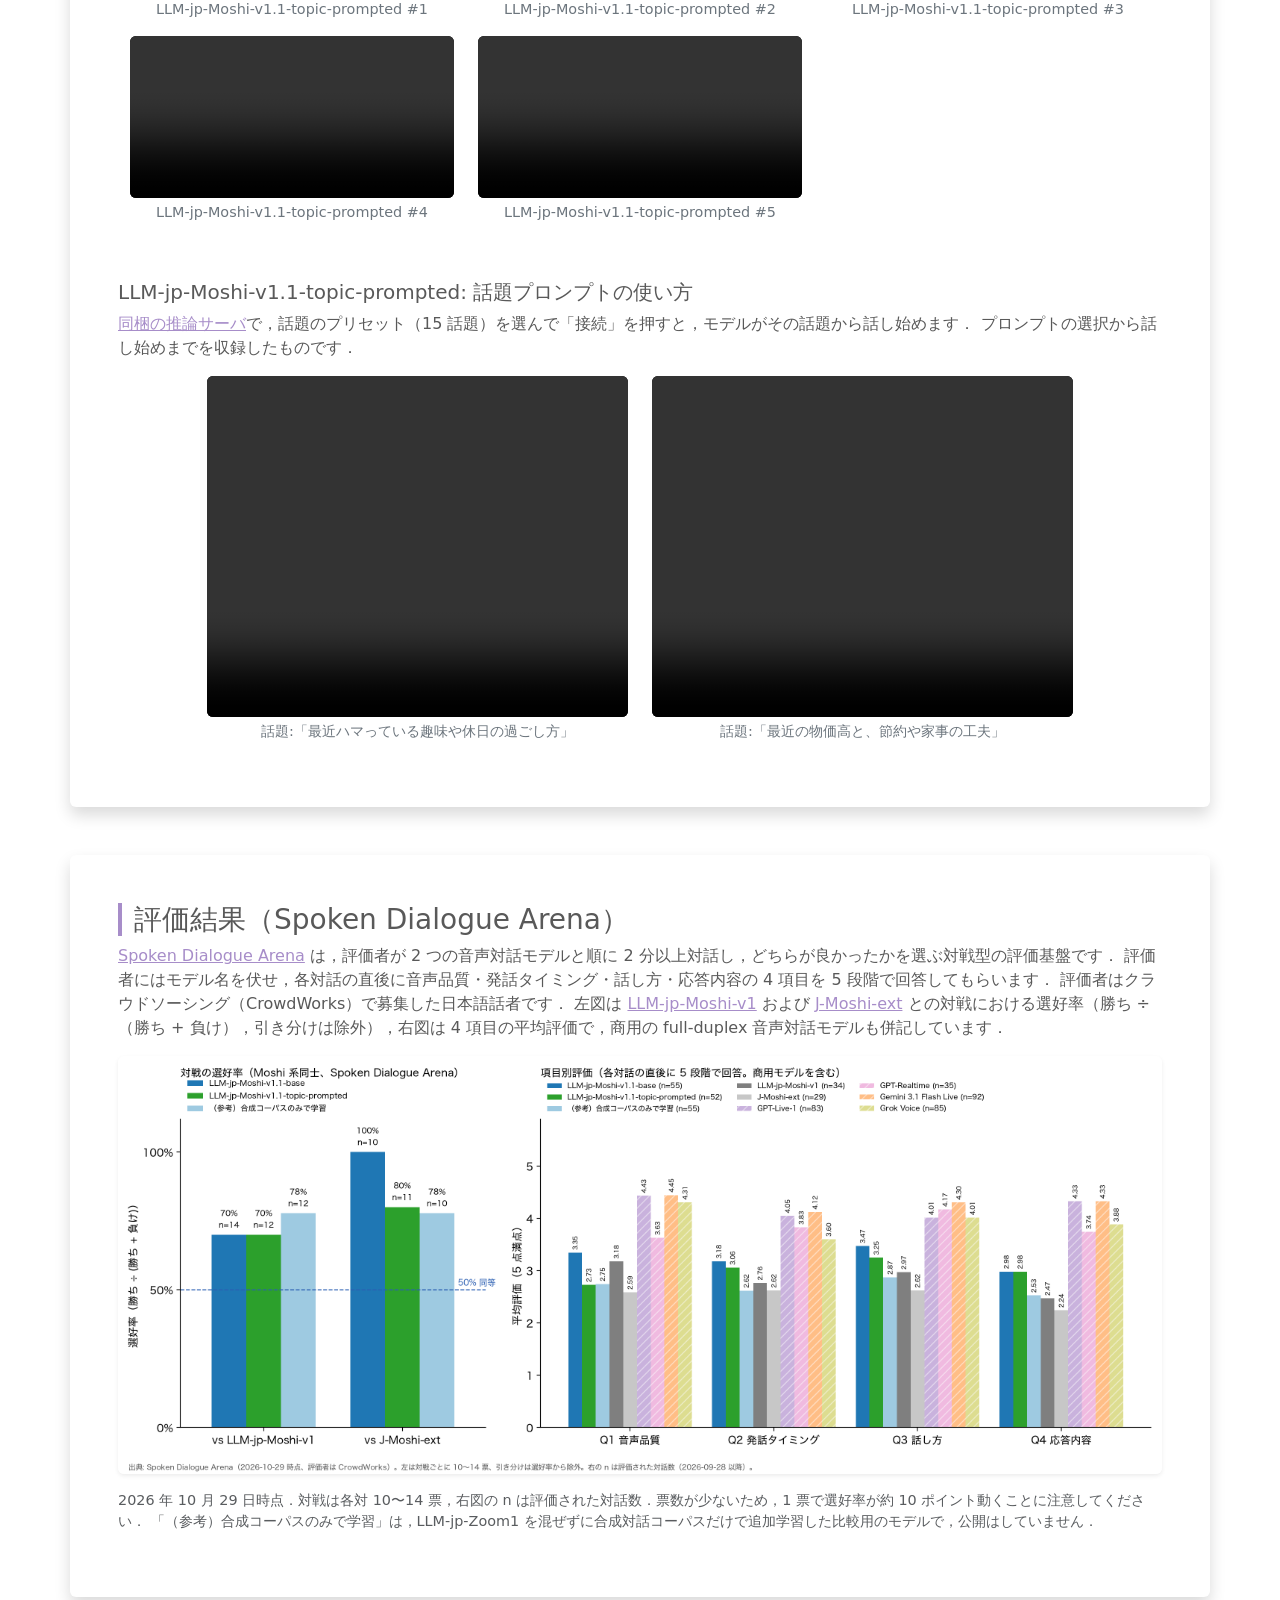
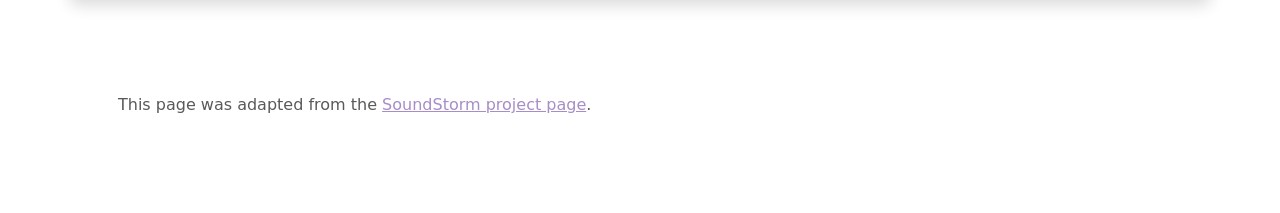
==== commit 5359fa4e: "v1.1-base のデモを 11/1 収録の 3 本に差し替え（対話カード部分に切り抜き、各 2〜3 MB）" ====
--- a/v1.1/index.html
+++ b/v1.1/index.html
@@ -124,12 +124,12 @@
     <h3 lang="ja">各モデルとユーザによる実際の音声対話のサンプル</h3>
     <h3 lang="en">Samples of real-time spoken dialogue between each model and users</h3>
     <p lang="ja">
-      <a href="https://spoken-dialogue-arena.vercel.app/">Spoken Dialogue Arena</a> の対話画面で，ユーザが各モデルと実時間で対話した様子です（2026 年 10 月収録）．
+      <a href="https://spoken-dialogue-arena.vercel.app/">Spoken Dialogue Arena</a> の対話画面で，ユーザが各モデルと実時間で対話した様子です（2026 年 10〜11 月収録）．
       上段（AI）がモデル，下段（Human）がユーザの音声波形で，中央の文字はモデルの内部テキストストリームです．
     </p>
     <p lang="en">
       Users talking with each model in real time on the <a
-        href="https://spoken-dialogue-arena.vercel.app/">Spoken Dialogue Arena</a> interface (recorded in October
+        href="https://spoken-dialogue-arena.vercel.app/">Spoken Dialogue Arena</a> interface (recorded in October–November
       2026). The upper waveform (AI) is the model, the lower one (Human) is the user, and the text in the middle is the
       model's internal text stream.
     </p>
@@ -217,17 +217,16 @@
   <script>
     // Demo videos, grouped by model
     $(document).ready(function () {
-      const videoDir = '../static/video/20261029/';
       const groups = [
-        { ja: 'LLM-jp-Moshi-v1.1-base', en: 'LLM-jp-Moshi-v1.1-base', files: ['v1.1-base-1.mp4', 'v1.1-base-2.mp4'] },
-        { ja: 'LLM-jp-Moshi-v1.1-topic-prompted', en: 'LLM-jp-Moshi-v1.1-topic-prompted', files: ['v1.1-topic-prompted-1.mp4', 'v1.1-topic-prompted-2.mp4', 'v1.1-topic-prompted-3.mp4', 'v1.1-topic-prompted-4.mp4', 'v1.1-topic-prompted-5.mp4'] },
+        { ja: 'LLM-jp-Moshi-v1.1-base', en: 'LLM-jp-Moshi-v1.1-base', dir: '../static/video/20261101/', files: ['v1.1-base-1.mp4', 'v1.1-base-2.mp4', 'v1.1-base-3.mp4'] },
+        { ja: 'LLM-jp-Moshi-v1.1-topic-prompted', en: 'LLM-jp-Moshi-v1.1-topic-prompted', dir: '../static/video/20261029/', files: ['v1.1-topic-prompted-1.mp4', 'v1.1-topic-prompted-2.mp4', 'v1.1-topic-prompted-3.mp4', 'v1.1-topic-prompted-4.mp4', 'v1.1-topic-prompted-5.mp4'] },
       ];
       groups.forEach(g => {
         const cols = g.files.map((f, i) => `
           <div class="col-12 col-md-6 col-lg-4 mb-3">
             <div class="ratio ratio-2x1">
               <video class="object-fit-contain bg-black rounded" controls preload="metadata">
-                <source src="${videoDir + f}" type="video/mp4">
+                <source src="${g.dir + f}" type="video/mp4">
                 Your browser does not support HTML video.
               </video>
             </div>
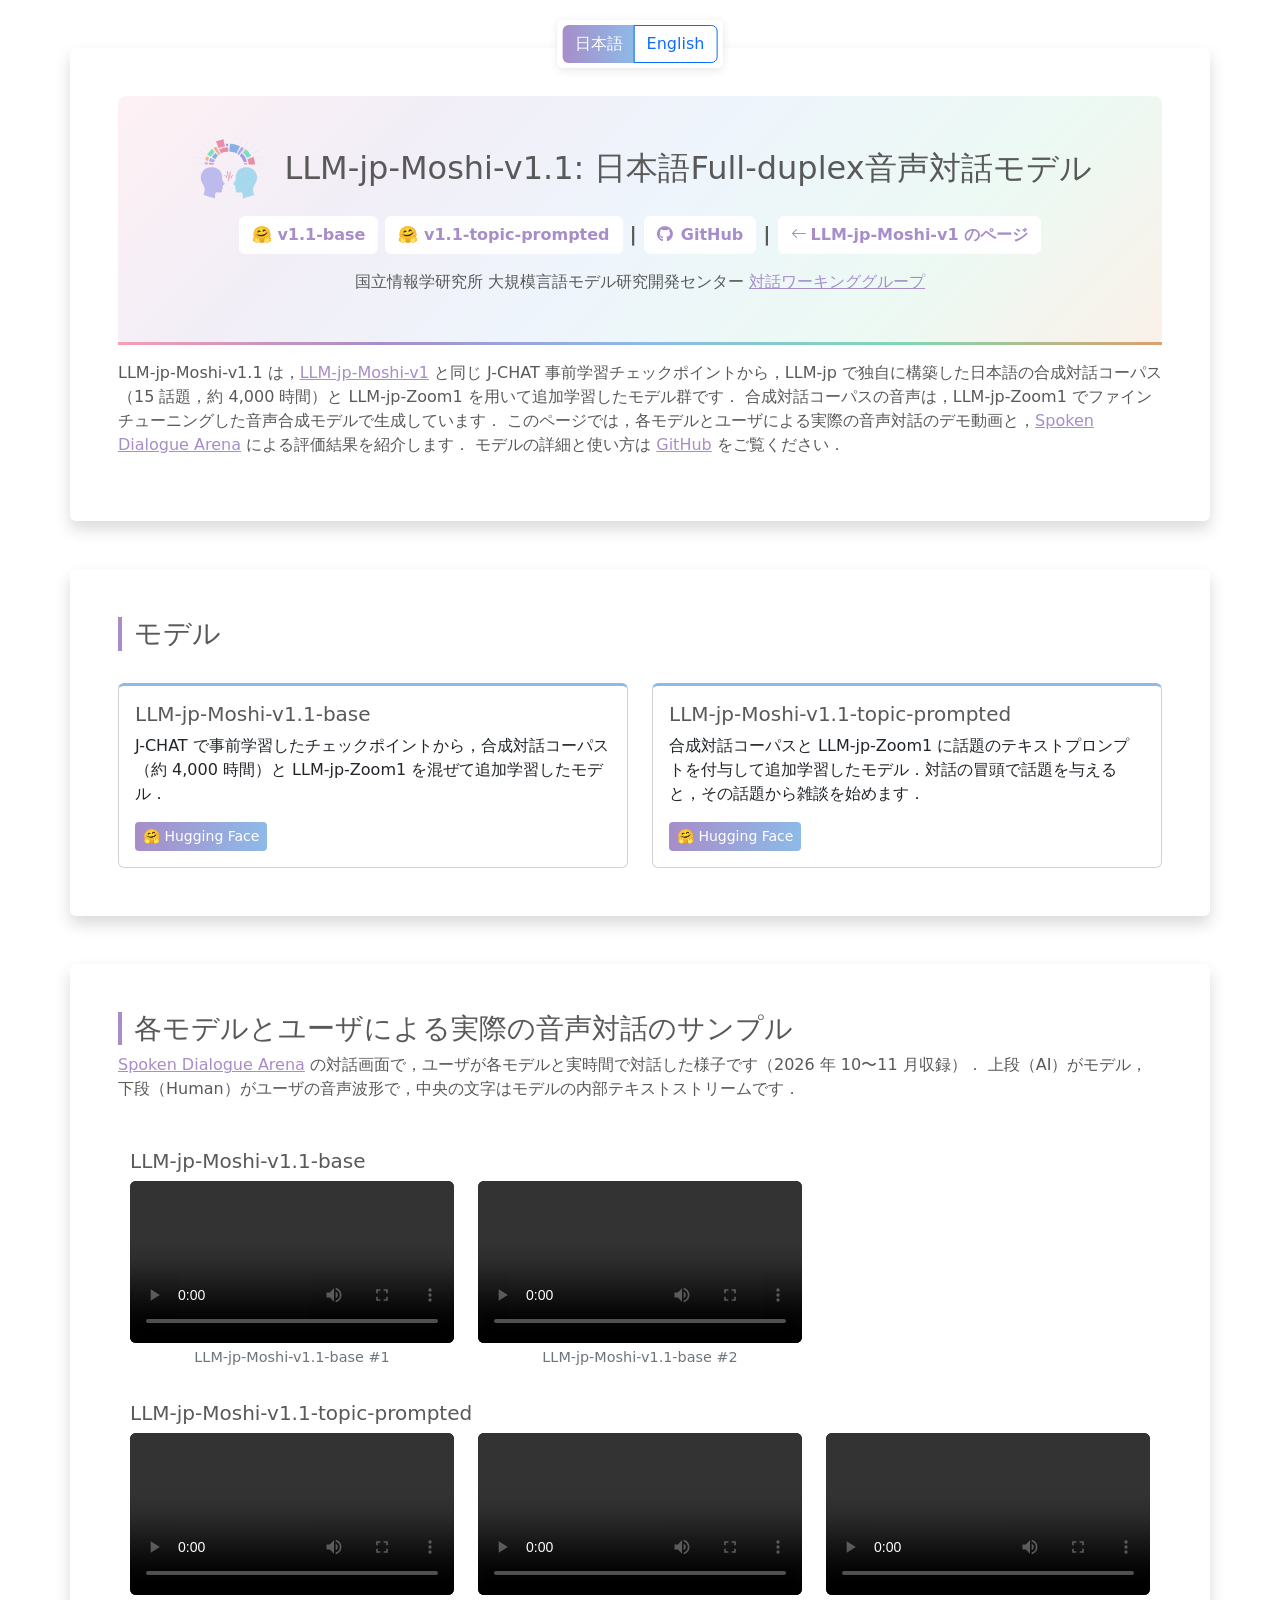
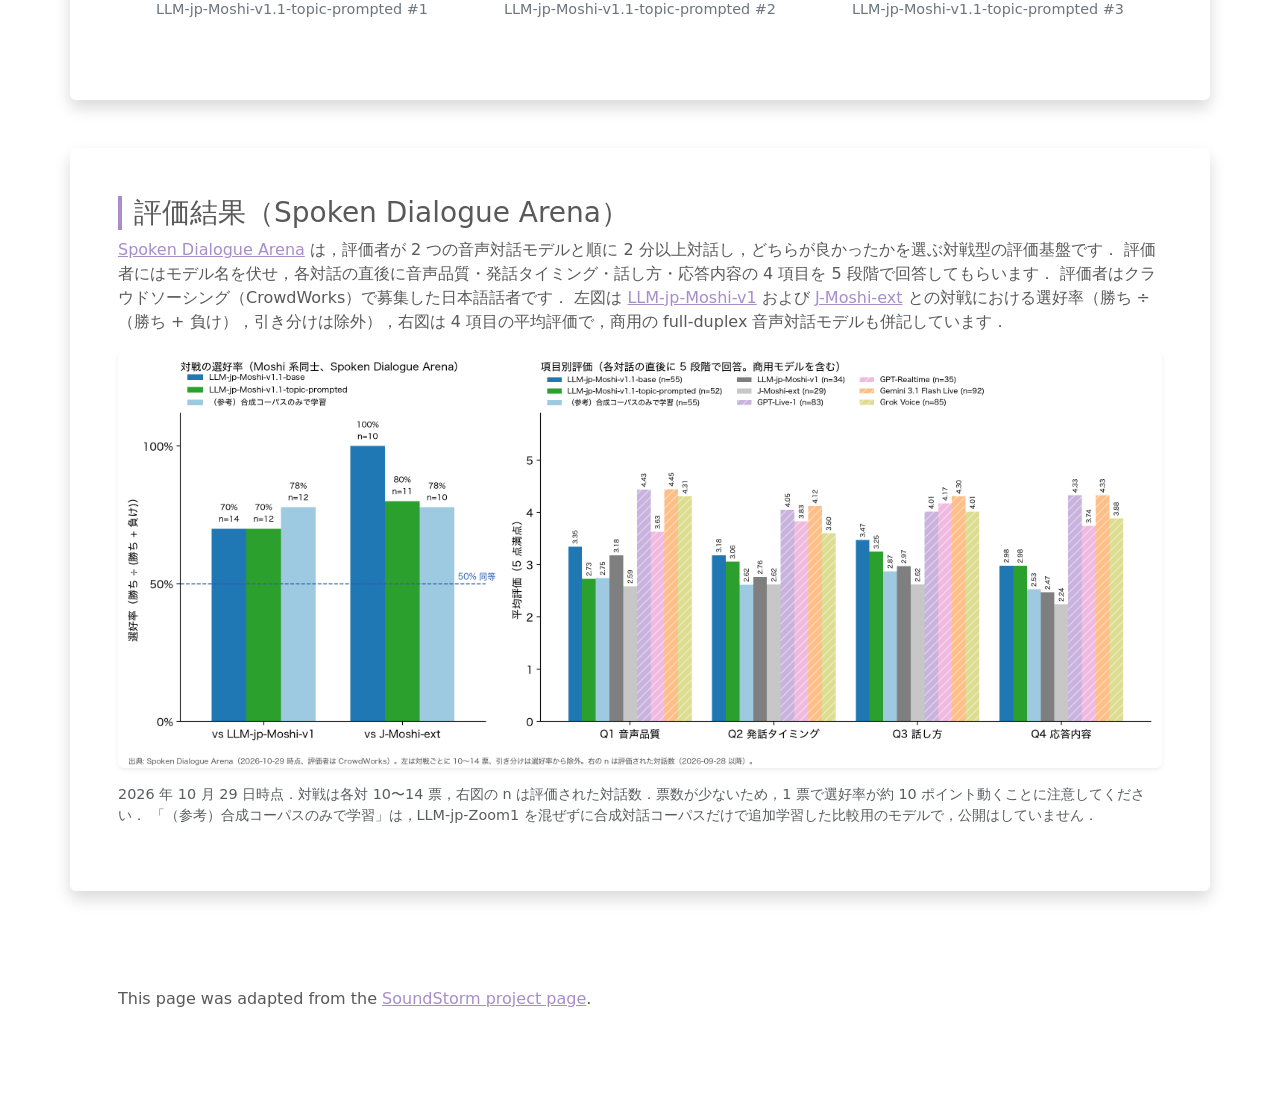
==== commit d39917f0: "v1.1 デモの取捨（小川先生 11/4 の指示）: base は #2 と楠さん収録の 1 本、topic-prompted は #3〜#5、話題プロンプトの使い方の節を外す" ====
--- a/v1.1/index.html
+++ b/v1.1/index.html
@@ -135,37 +135,6 @@
     </p>
     <div class="container py-3" id="demo-video-container"></div>
 
-    <h5 class="mt-4 mb-2">LLM-jp-Moshi-v1.1-topic-prompted: <span lang="ja">話題プロンプトの使い方</span><span
-        lang="en">how the topic prompt works</span></h5>
-    <p lang="ja">
-      <a href="https://github.com/llm-jp/llm-jp-moshi/tree/main/inference">同梱の推論サーバ</a>で，話題のプリセット（15 話題）を選んで「接続」を押すと，モデルがその話題から話し始めます．
-      プロンプトの選択から話し始めまでを収録したものです．
-    </p>
-    <p lang="en">
-      With the <a href="https://github.com/llm-jp/llm-jp-moshi/tree/main/inference">bundled inference server</a>,
-      select one of the 15 preset topics and press "接続" (connect); the model then starts the conversation on that
-      topic. These clips show the steps from selecting the prompt to the model's first utterance.
-    </p>
-    <div class="row justify-content-center">
-      <div class="col-12 col-md-5 mb-3">
-        <div class="ratio" style="--bs-aspect-ratio: 81%;">
-          <video class="object-fit-contain bg-black rounded" controls preload="metadata">
-            <source src="../static/video/20261029/v1.1-topic-prompted-usage-1.mp4" type="video/mp4">
-          </video>
-        </div>
-        <div class="video-label text-center mt-1" lang="ja">話題:「最近ハマっている趣味や休日の過ごし方」</div>
-        <div class="video-label text-center mt-1" lang="en">Topic: hobbies and how you spend your days off</div>
-      </div>
-      <div class="col-12 col-md-5 mb-3">
-        <div class="ratio" style="--bs-aspect-ratio: 81%;">
-          <video class="object-fit-contain bg-black rounded" controls preload="metadata">
-            <source src="../static/video/20261029/v1.1-topic-prompted-usage-2.mp4" type="video/mp4">
-          </video>
-        </div>
-        <div class="video-label text-center mt-1" lang="ja">話題:「最近の物価高と、節約や家事の工夫」</div>
-        <div class="video-label text-center mt-1" lang="en">Topic: rising prices, saving money and housework tips</div>
-      </div>
-    </div>
   </div>
 
 
@@ -218,8 +187,8 @@
     // Demo videos, grouped by model
     $(document).ready(function () {
       const groups = [
-        { ja: 'LLM-jp-Moshi-v1.1-base', en: 'LLM-jp-Moshi-v1.1-base', dir: '../static/video/20261101/', files: ['v1.1-base-1.mp4', 'v1.1-base-2.mp4', 'v1.1-base-3.mp4'] },
-        { ja: 'LLM-jp-Moshi-v1.1-topic-prompted', en: 'LLM-jp-Moshi-v1.1-topic-prompted', dir: '../static/video/20261029/', files: ['v1.1-topic-prompted-1.mp4', 'v1.1-topic-prompted-2.mp4', 'v1.1-topic-prompted-3.mp4', 'v1.1-topic-prompted-4.mp4', 'v1.1-topic-prompted-5.mp4'] },
+        { ja: 'LLM-jp-Moshi-v1.1-base', en: 'LLM-jp-Moshi-v1.1-base', dir: '../static/video/', files: ['20261101/v1.1-base-2.mp4', '20261029/v1.1-base-kusunoki.mp4'] },
+        { ja: 'LLM-jp-Moshi-v1.1-topic-prompted', en: 'LLM-jp-Moshi-v1.1-topic-prompted', dir: '../static/video/20261029/', files: ['v1.1-topic-prompted-3.mp4', 'v1.1-topic-prompted-4.mp4', 'v1.1-topic-prompted-5.mp4'] },
       ];
       groups.forEach(g => {
         const cols = g.files.map((f, i) => `
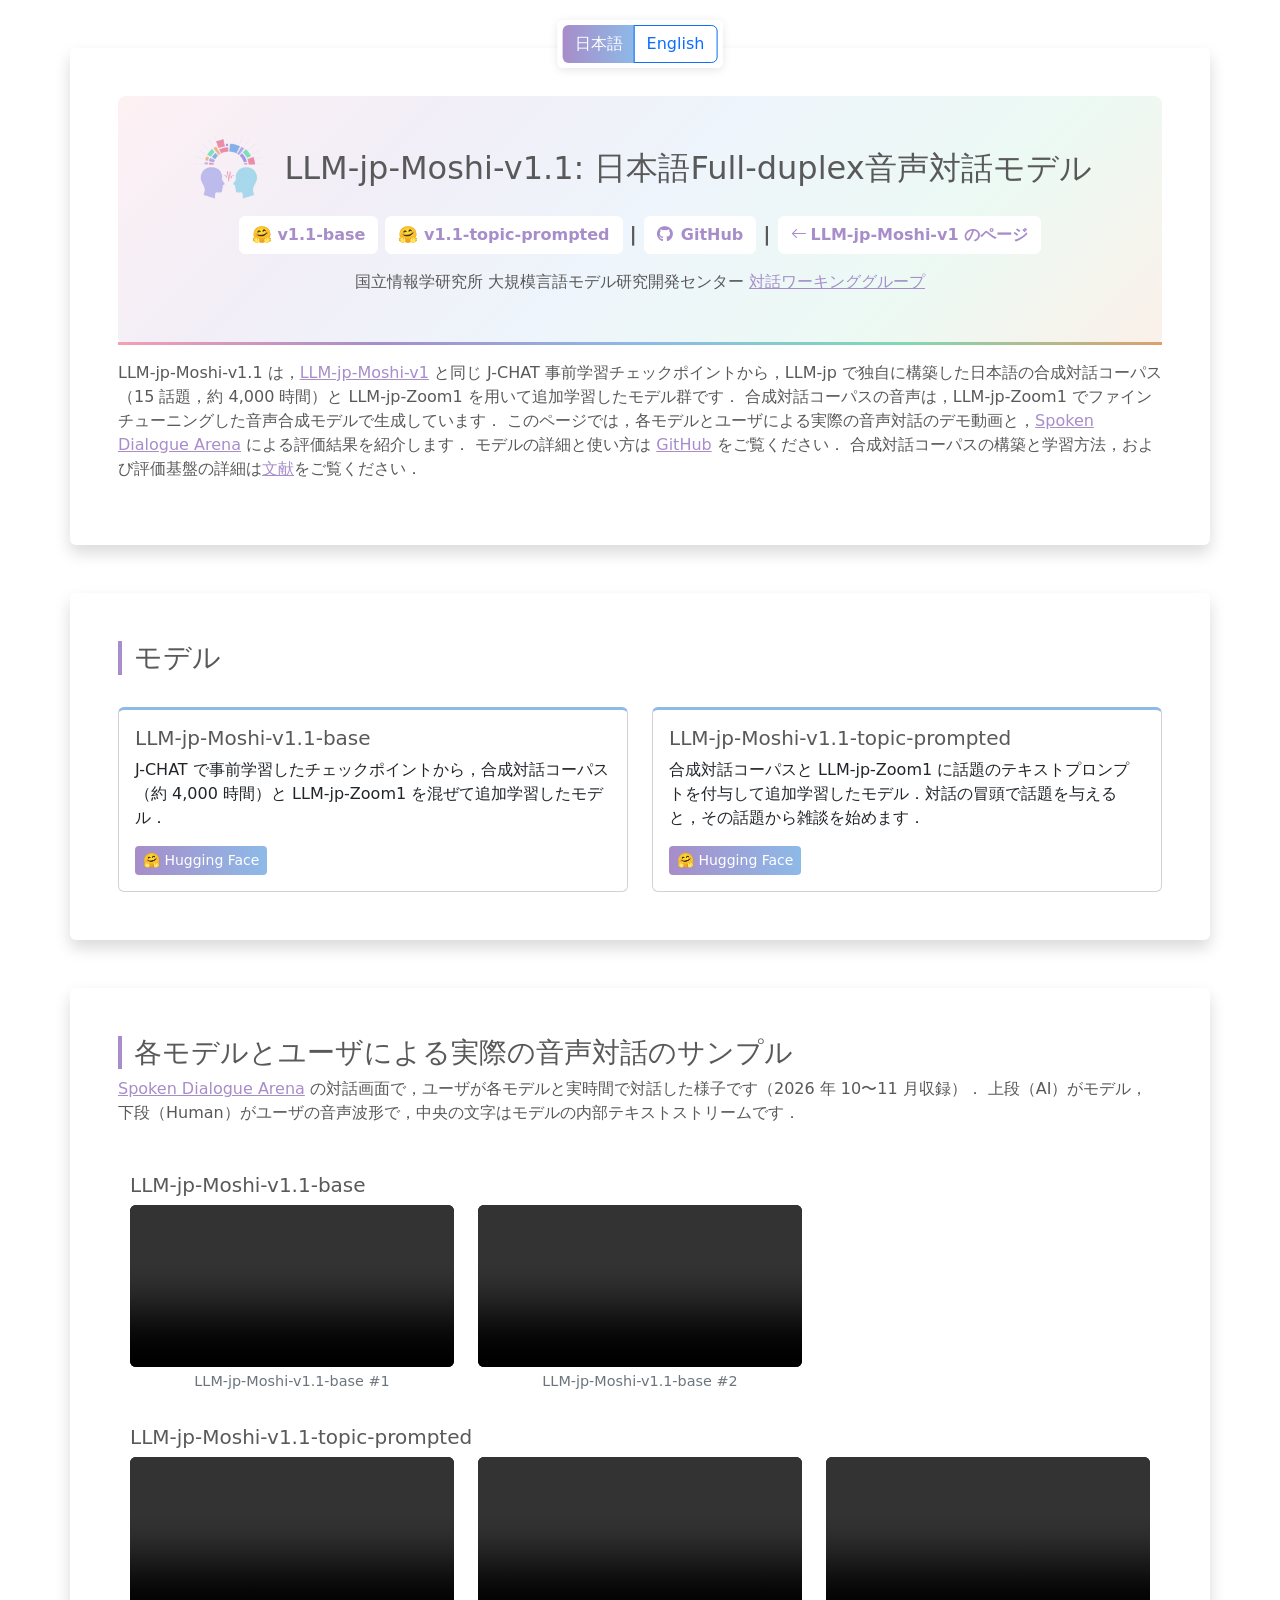
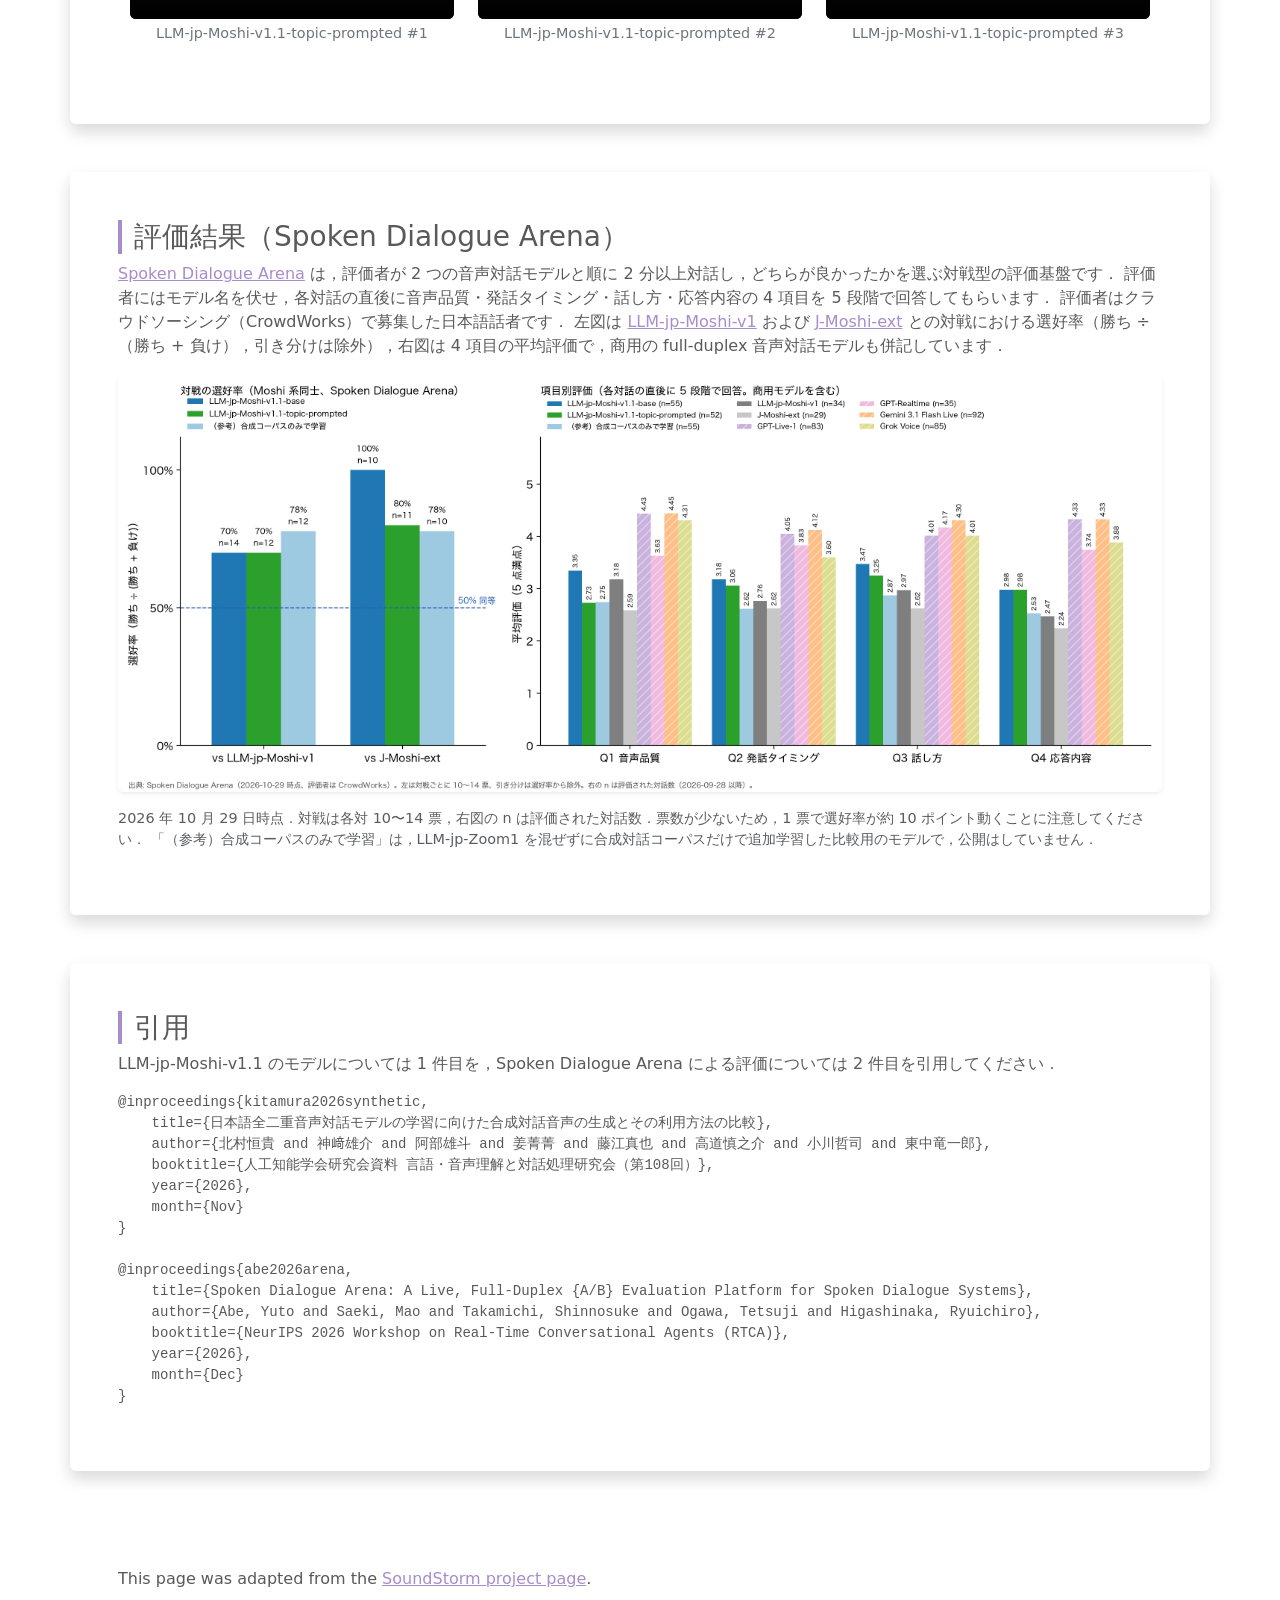
==== commit 5689e103: "v1.1 のページに引用を追加" ====
--- a/v1.1/index.html
+++ b/v1.1/index.html
@@ -72,6 +72,7 @@
         合成対話コーパスの音声は，LLM-jp-Zoom1 でファインチューニングした音声合成モデルで生成しています．
         このページでは，各モデルとユーザによる実際の音声対話のデモ動画と，<a href="https://spoken-dialogue-arena.vercel.app/">Spoken Dialogue Arena</a> による評価結果を紹介します．
         モデルの詳細と使い方は <a href="https://github.com/llm-jp/llm-jp-moshi">GitHub</a> をご覧ください．
+        合成対話コーパスの構築と学習方法，および評価基盤の詳細は<a href="#citation">文献</a>をご覧ください．
       </span>
       <span lang="en">
         LLM-jp-Moshi-v1.1 is a family of models trained from the same J-CHAT pre-training checkpoint as
@@ -81,6 +82,8 @@
         This page presents demo videos of real-time spoken dialogue between each model and users, and evaluation
         results from the <a href="https://spoken-dialogue-arena.vercel.app/">Spoken Dialogue Arena</a>.
         See <a href="https://github.com/llm-jp/llm-jp-moshi">GitHub</a> for model details and usage.
+        Please refer to our <a href="#citation">publications</a> for details of the synthetic dialogue corpus, the training
+        methods, and the evaluation platform.
       </span>
     </p>
   </div>
@@ -176,6 +179,30 @@
   </div>
 
 
+  <div id="citation" class="container shadow p-5 mb-5 bg-white rounded">
+    <h3 lang="ja">引用</h3>
+    <h3 lang="en">Citation</h3>
+    <p lang="ja">LLM-jp-Moshi-v1.1 のモデルについては 1 件目を，Spoken Dialogue Arena による評価については 2 件目を引用してください．</p>
+    <p lang="en">Please cite the first entry for the LLM-jp-Moshi-v1.1 models and the second for the evaluation with the
+      Spoken Dialogue Arena.</p>
+    <pre><code>@inproceedings{kitamura2026synthetic,
+    title={日本語全二重音声対話モデルの学習に向けた合成対話音声の生成とその利用方法の比較},
+    author={北村恒貴 and 神﨑雄介 and 阿部雄斗 and 姜菁菁 and 藤江真也 and 高道慎之介 and 小川哲司 and 東中竜一郎},
+    booktitle={人工知能学会研究会資料 言語・音声理解と対話処理研究会（第108回）},
+    year={2026},
+    month={Nov}
+}
+
+@inproceedings{abe2026arena,
+    title={Spoken Dialogue Arena: A Live, Full-Duplex {A/B} Evaluation Platform for Spoken Dialogue Systems},
+    author={Abe, Yuto and Saeki, Mao and Takamichi, Shinnosuke and Ogawa, Tetsuji and Higashinaka, Ryuichiro},
+    booktitle={NeurIPS 2026 Workshop on Real-Time Conversational Agents (RTCA)},
+    year={2026},
+    month={Dec}
+}</code></pre>
+  </div>
+
+
   <div class="container p-5 mb-5 bg-white rounded">
     <p class="mb-0">
       This page was adapted from the <a href="https://google-research.github.io/seanet/soundstorm/examples">SoundStorm
